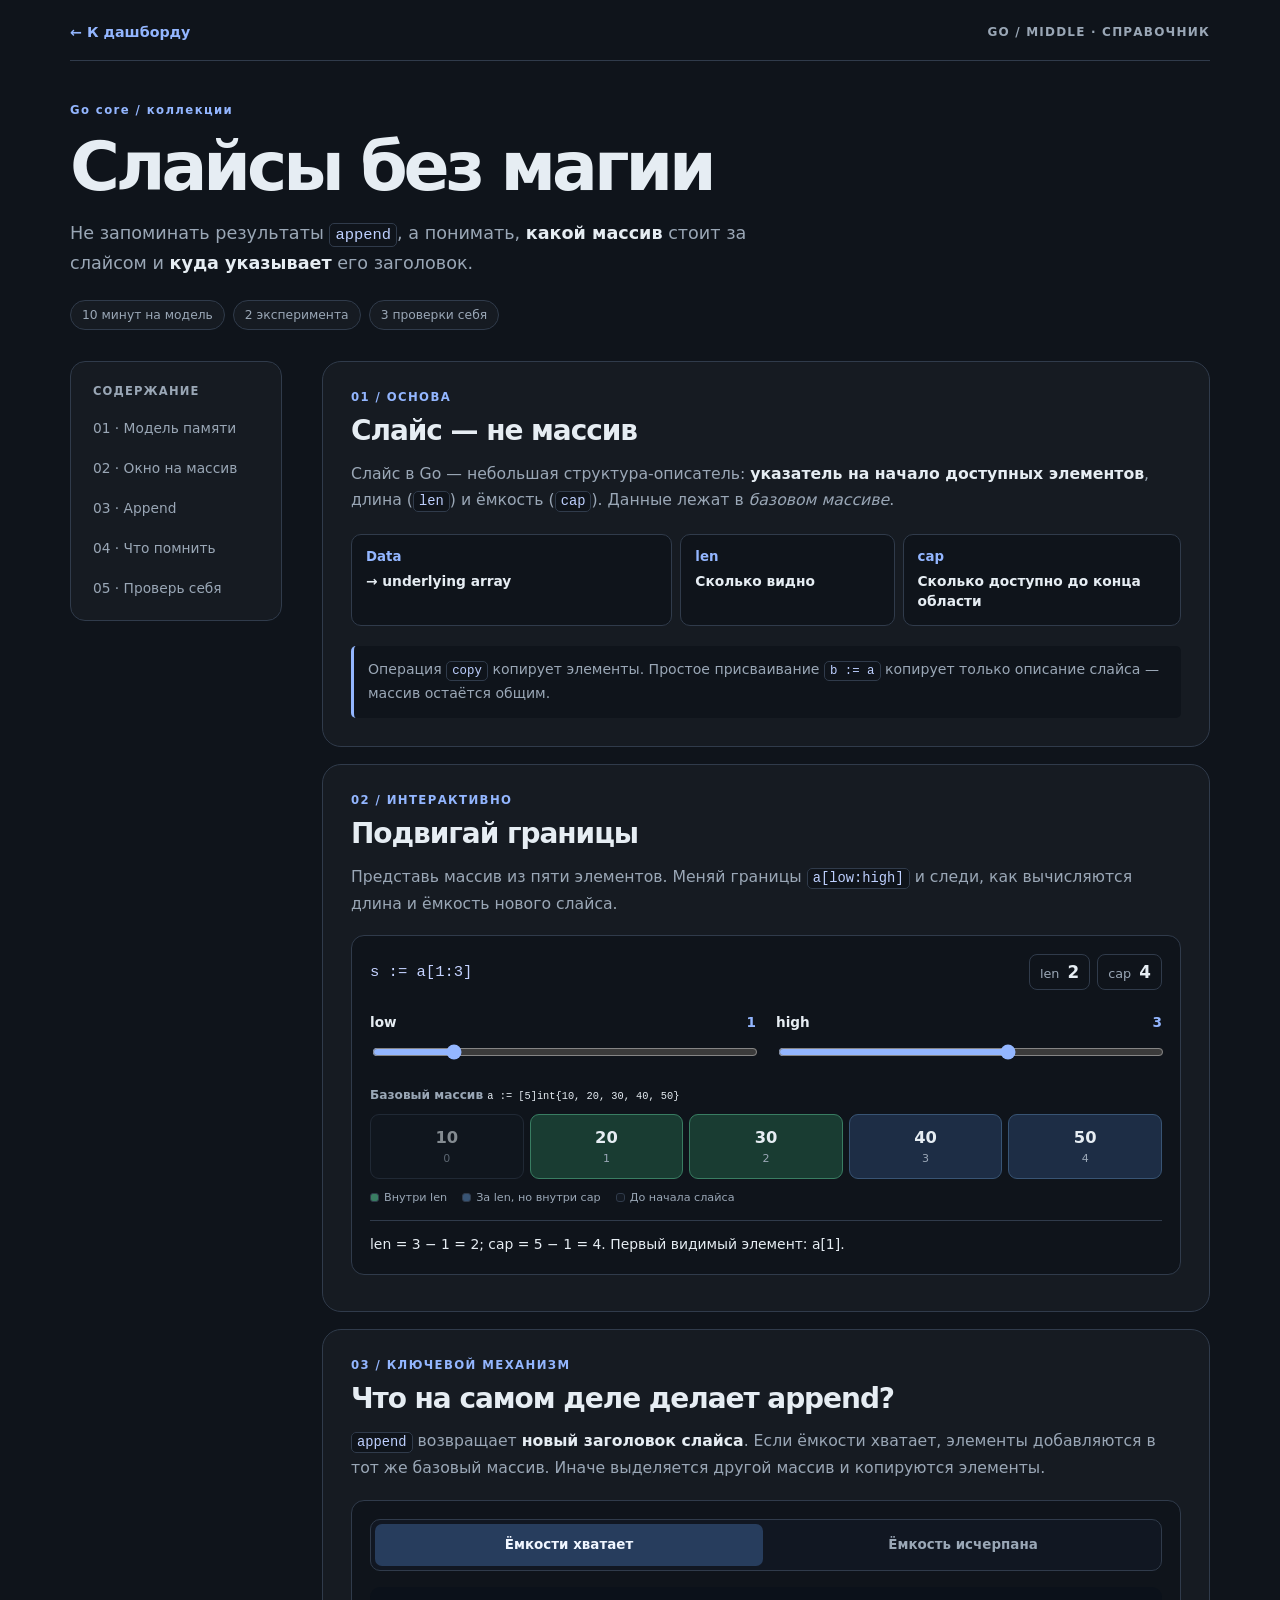
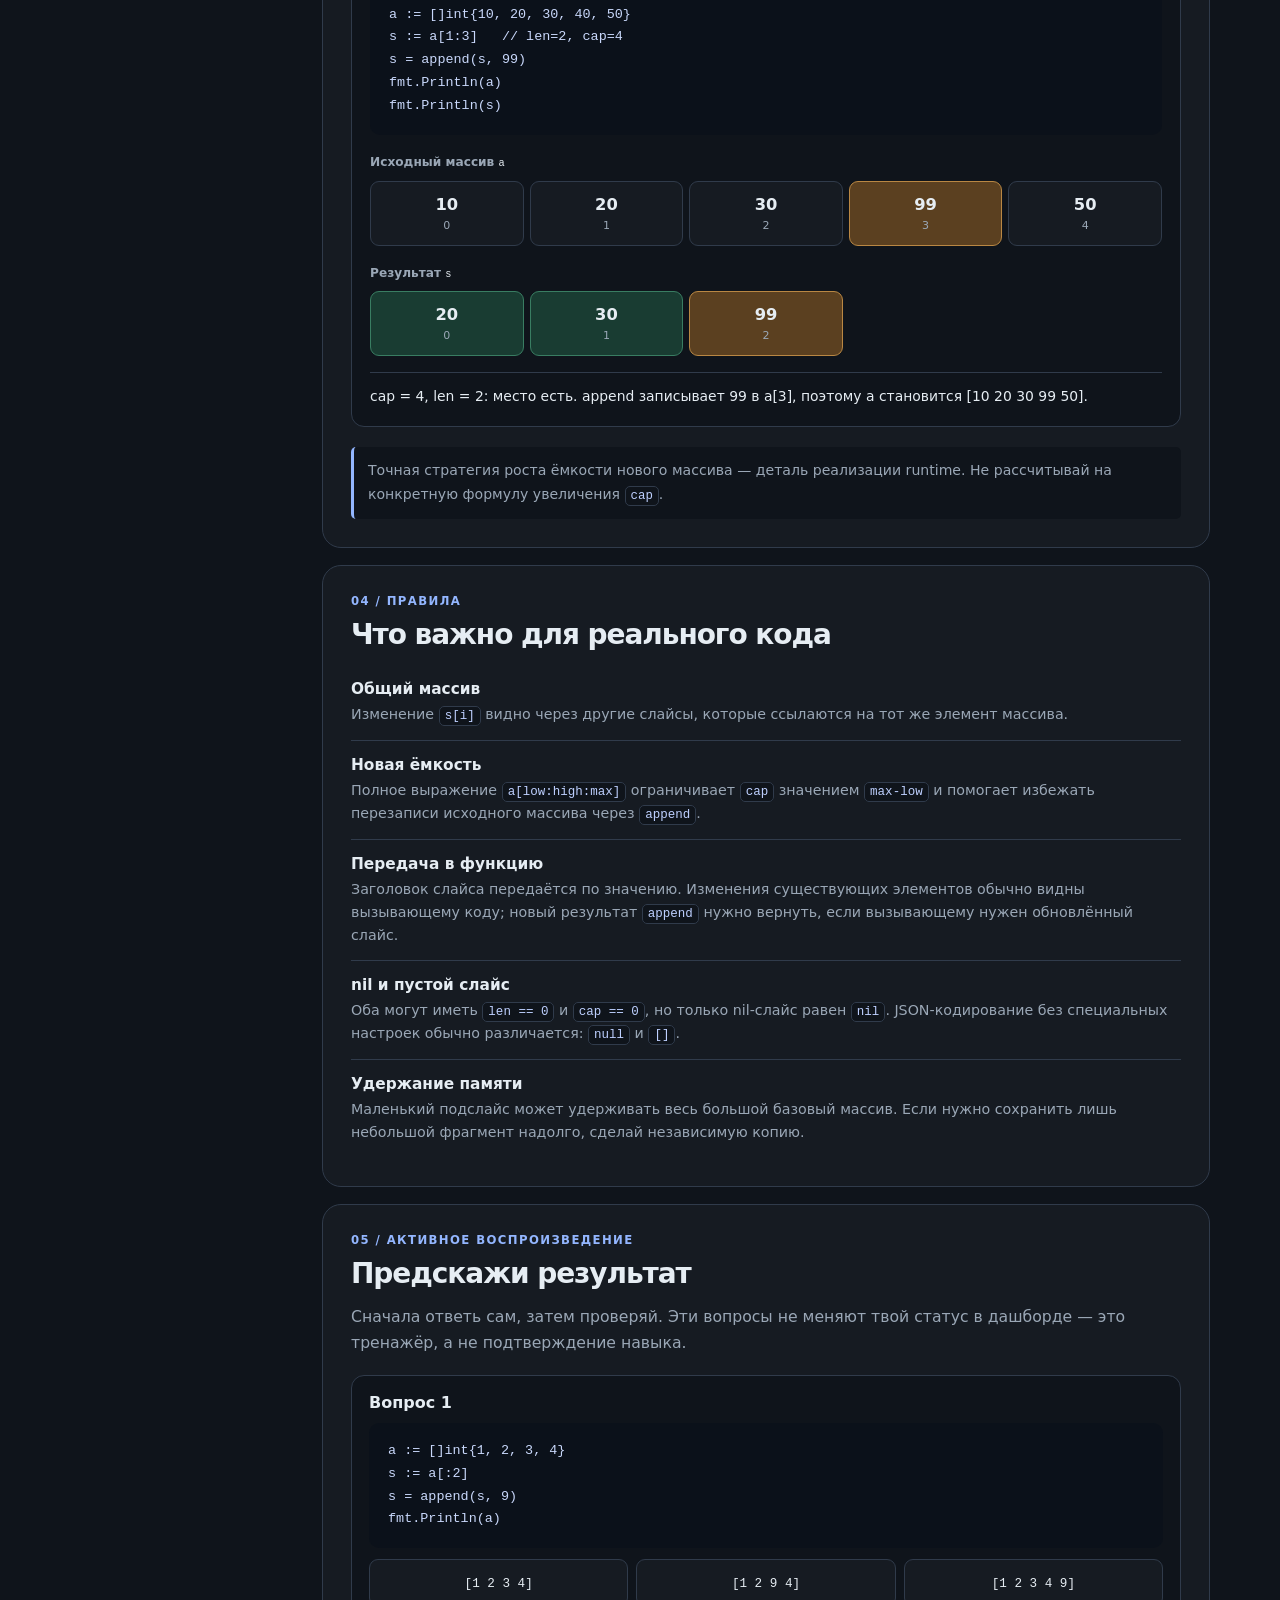
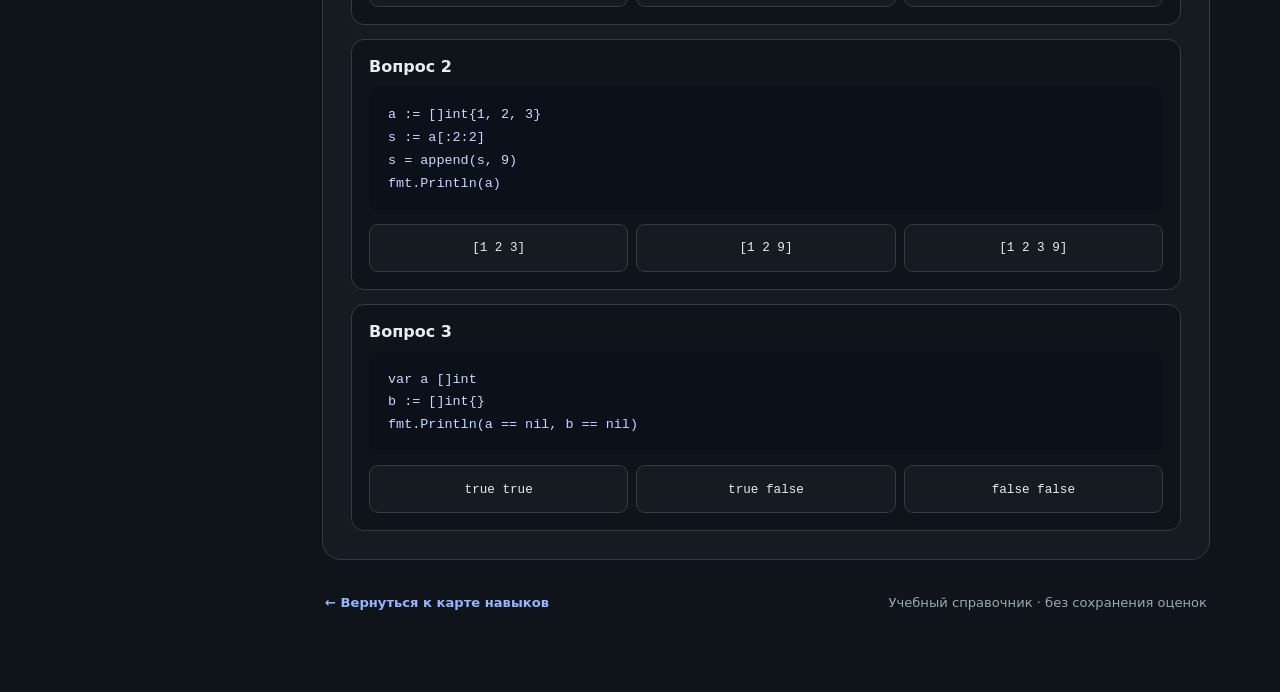
==== slices.html @ 6bdf55cb "Publish dashboard from 6d2625b6ed78903a60c509a9ef7e3f4814e2d6f1" ====
<!doctype html>
<html lang="ru">
<head>
  <meta charset="UTF-8" />
  <meta name="viewport" content="width=device-width, initial-scale=1, viewport-fit=cover" />
  <meta name="theme-color" content="#0d1117" />
  <meta name="description" content="Интерактивная статья о слайсах Go: len, cap, общий массив, append и практические задания." />
  <link rel="manifest" href="./manifest.webmanifest" />
  <link rel="icon" type="image/png" href="./icon-192.png" />
  <link rel="apple-touch-icon" href="./apple-touch-icon.png" />
  <title>Слайсы Go — интерактивный справочник</title>
  <script type="module" crossorigin src="./assets/slices-QUg6qU-V.js"></script>
  <link rel="modulepreload" crossorigin href="./assets/pwa-register-ByC4ydEP.js">
  <link rel="stylesheet" crossorigin href="./assets/pwa-register-DoYOE3Kg.css">
  <link rel="stylesheet" crossorigin href="./assets/slices-De9Nz90N.css">
</head>
<body class="slices-page">
  <div class="slice-shell">
    <header class="slice-top">
      <a class="slice-back" href="./index.html" aria-label="Вернуться к карте навыков">← К дашборду</a>
      <span class="slice-brand">GO / MIDDLE <span>· СПРАВОЧНИК</span></span>
    </header>
    <div class="slice-heading">
      <div class="slice-kicker">Go core / коллекции</div>
      <h1>Слайсы без магии</h1>
      <p>Не запоминать результаты <code>append</code>, а понимать, <strong>какой массив</strong> стоит за слайсом и <strong>куда указывает</strong> его заголовок.</p>
      <div class="slice-tags"><span>10 минут на модель</span><span>2 эксперимента</span><span>3 проверки себя</span></div>
    </div>

    <div class="slice-layout">
      <nav class="slice-toc" aria-label="Разделы статьи">
        <span>Содержание</span>
        <a href="#model">01 · Модель памяти</a>
        <a href="#window">02 · Окно на массив</a>
        <a href="#append">03 · Append</a>
        <a href="#rules">04 · Что помнить</a>
        <a href="#quiz">05 · Проверь себя</a>
      </nav>
      <main class="slice-article">
        <section id="model" class="slice-section">
          <div class="slice-section-index">01 / ОСНОВА</div>
          <h2>Слайс — не массив</h2>
          <p>Слайс в Go — небольшая структура-описатель: <b>указатель на начало доступных элементов</b>, длина (<code>len</code>) и ёмкость (<code>cap</code>). Данные лежат в <em>базовом массиве</em>.</p>
          <div class="slice-descriptor">
            <div><small>Data</small><strong>→ underlying array</strong></div>
            <div><small>len</small><strong>Сколько видно</strong></div>
            <div><small>cap</small><strong>Сколько доступно до конца области</strong></div>
          </div>
          <p class="slice-note">Операция <code>copy</code> копирует элементы. Простое присваивание <code>b := a</code> копирует только описание слайса — массив остаётся общим.</p>
        </section>

        <section id="window" class="slice-section">
          <div class="slice-section-index">02 / ИНТЕРАКТИВНО</div>
          <h2>Подвигай границы</h2>
          <p>Представь массив из пяти элементов. Меняй границы <code>a[low:high]</code> и следи, как вычисляются длина и ёмкость нового слайса.</p>
          <div class="slice-lab">
            <div class="slice-lab-top">
              <code id="window-code">s := a[1:3]</code>
              <div class="slice-metrics"><span>len <b id="window-len">2</b></span><span>cap <b id="window-cap">4</b></span></div>
            </div>
            <div class="slice-controls">
              <label>low <output id="low-value" for="low">1</output><input id="low" type="range" min="0" max="5" value="1" /></label>
              <label>high <output id="high-value" for="high">3</output><input id="high" type="range" min="0" max="5" value="3" /></label>
            </div>
            <div class="slice-array-label">Базовый массив <code>a := [5]int{10, 20, 30, 40, 50}</code></div>
            <div class="slice-cells" id="window-cells" aria-live="polite"></div>
            <div class="slice-legend"><span><i class="legend-visible"></i> Внутри len</span><span><i class="legend-spare"></i> За len, но внутри cap</span><span><i class="legend-before"></i> До начала слайса</span></div>
            <p id="window-explain" class="slice-lab-explain" aria-live="polite"></p>
          </div>
        </section>

        <section id="append" class="slice-section">
          <div class="slice-section-index">03 / КЛЮЧЕВОЙ МЕХАНИЗМ</div>
          <h2>Что на самом деле делает append?</h2>
          <p><code>append</code> возвращает <strong>новый заголовок слайса</strong>. Если ёмкости хватает, элементы добавляются в тот же базовый массив. Иначе выделяется другой массив и копируются элементы.</p>
          <div class="slice-lab">
            <div class="slice-switch" role="group" aria-label="Выбрать сценарий append">
              <button type="button" data-mode="shared" aria-pressed="true">Ёмкости хватает</button>
              <button type="button" data-mode="detached" aria-pressed="false">Ёмкость исчерпана</button>
            </div>
            <pre class="slice-code"><code id="append-code"></code></pre>
            <div class="slice-array-label">Исходный массив <code>a</code></div>
            <div id="append-base" class="slice-cells"></div>
            <div class="slice-array-label">Результат <code>s</code></div>
            <div id="append-result" class="slice-cells"></div>
            <div id="append-explain" class="slice-lab-explain" role="status"></div>
          </div>
          <p class="slice-note">Точная стратегия роста ёмкости нового массива — деталь реализации runtime. Не рассчитывай на конкретную формулу увеличения <code>cap</code>.</p>
        </section>

        <section id="rules" class="slice-section">
          <div class="slice-section-index">04 / ПРАВИЛА</div>
          <h2>Что важно для реального кода</h2>
          <div class="slice-rule"><b>Общий массив</b><p>Изменение <code>s[i]</code> видно через другие слайсы, которые ссылаются на тот же элемент массива.</p></div>
          <div class="slice-rule"><b>Новая ёмкость</b><p>Полное выражение <code>a[low:high:max]</code> ограничивает <code>cap</code> значением <code>max-low</code> и помогает избежать перезаписи исходного массива через <code>append</code>.</p></div>
          <div class="slice-rule"><b>Передача в функцию</b><p>Заголовок слайса передаётся по значению. Изменения существующих элементов обычно видны вызывающему коду; новый результат <code>append</code> нужно вернуть, если вызывающему нужен обновлённый слайс.</p></div>
          <div class="slice-rule"><b>nil и пустой слайс</b><p>Оба могут иметь <code>len == 0</code> и <code>cap == 0</code>, но только nil-слайс равен <code>nil</code>. JSON-кодирование без специальных настроек обычно различается: <code>null</code> и <code>[]</code>.</p></div>
          <div class="slice-rule"><b>Удержание памяти</b><p>Маленький подслайс может удерживать весь большой базовый массив. Если нужно сохранить лишь небольшой фрагмент надолго, сделай независимую копию.</p></div>
        </section>

        <section id="quiz" class="slice-section">
          <div class="slice-section-index">05 / АКТИВНОЕ ВОСПРОИЗВЕДЕНИЕ</div>
          <h2>Предскажи результат</h2>
          <p>Сначала ответь сам, затем проверяй. Эти вопросы не меняют твой статус в дашборде — это тренажёр, а не подтверждение навыка.</p>
          <div id="slice-quiz"></div>
        </section>
        <footer class="slice-footer"><a href="./index.html">← Вернуться к карте навыков</a><span>Учебный справочник · без сохранения оценок</span></footer>
      </main>
    </div>
  </div>
</body>
</html>
---- assets/pwa-register-DoYOE3Kg.css ----
.pwa-update-banner{top:calc(12px + env(safe-area-inset-top,0px));z-index:200;border:1px solid var(--accent);background:var(--surface);width:min(410px,100% - 24px);color:var(--text);border-radius:13px;justify-content:space-between;align-items:center;gap:12px;padding:12px 13px;font-size:14px;display:flex;position:fixed;left:auto;right:12px;box-shadow:0 8px 25px #0000003b}.pwa-update-banner button{border:1px solid var(--accent);background:var(--accent-soft);min-height:44px;color:var(--text);cursor:pointer;border-radius:9px;padding:8px 11px;font-size:13px;font-weight:750}@media (max-width:720px){.pwa-update-banner{width:auto;left:12px;right:12px}}
---- assets/slices-De9Nz90N.css ----
:root{color:#e6edf3;--surface:#161b22;--soft:#0f141b;--border:#303b4b;--text:#e6edf3;--muted:#9aa7b6;--accent:#93b6ff;--accent-soft:#1e3049;--good:#86d6ab;--warn:#f6c779;background:#0d1117;font-family:Inter,ui-sans-serif,system-ui,-apple-system,BlinkMacSystemFont,Segoe UI,sans-serif}*{box-sizing:border-box}html{scroll-behavior:smooth;scroll-padding-top:28px}body{min-width:320px;color:var(--text);background:var(--soft);margin:0}a{color:inherit}button,input{font:inherit}button{cursor:pointer}button:focus-visible,a:focus-visible,input:focus-visible{outline:3px solid var(--accent);outline-offset:3px}.slice-shell{width:min(1140px,100% - 40px);margin:0 auto;padding:24px 0 64px}.slice-top{border-bottom:1px solid var(--border);justify-content:space-between;align-items:center;gap:16px;padding-bottom:20px;display:flex}.slice-back{color:var(--accent);font-size:.89rem;font-weight:750;text-decoration:none}.slice-back:hover,.slice-footer a:hover{text-decoration:underline}.slice-brand{letter-spacing:.1em;color:var(--muted);font-size:.75rem;font-weight:850}.slice-brand span{font-weight:600}.slice-heading{max-width:810px;padding:42px 0 31px}.slice-kicker,.slice-section-index{letter-spacing:.12em;color:var(--accent);font-size:.73rem;font-weight:800}.slice-heading h1{letter-spacing:-.06em;margin:14px 0 17px;font-size:clamp(2.4rem,6vw,4.25rem);line-height:1.05}.slice-heading p{color:var(--muted);max-width:720px;margin:0;font-size:1.1rem;line-height:1.65}.slice-heading p strong{color:var(--text)}.slice-tags{flex-wrap:wrap;gap:8px;margin-top:22px;display:flex}.slice-tags span{background:var(--surface);border:1px solid var(--border);color:var(--muted);border-radius:999px;padding:7px 11px;font-size:.77rem}.slice-layout{grid-template-columns:212px minmax(0,1fr);align-items:start;gap:40px;display:grid}.slice-toc{border:1px solid var(--border);background:var(--surface);border-radius:15px;gap:4px;padding:14px;display:grid;position:sticky;top:22px}.slice-toc>span{color:var(--muted);text-transform:uppercase;letter-spacing:.1em;padding:8px;font-size:.72rem;font-weight:800}.slice-toc a{color:var(--muted);border-radius:8px;padding:10px 8px;font-size:.86rem;text-decoration:none}.slice-toc a:hover,.slice-toc a:focus-visible{background:var(--accent-soft);color:var(--text)}.slice-article{min-width:0}.slice-section{background:var(--surface);border:1px solid var(--border);border-radius:19px;margin-bottom:17px;padding:28px}.slice-section h2{letter-spacing:-.038em;margin:10px 0 13px;font-size:clamp(1.4rem,3vw,1.75rem);line-height:1.2}.slice-section>p{color:var(--muted);margin:0 0 18px;font-size:.98rem;line-height:1.7}.slice-section>p b,.slice-section>p strong{color:var(--text)}code,pre{font-family:ui-monospace,SFMono-Regular,Menlo,Consolas,Liberation Mono,monospace}p code,.slice-descriptor code{background:var(--soft);border:1px solid var(--border);color:#bed0ff;border-radius:5px;padding:2px 5px;font-size:.88em}.slice-descriptor{grid-template-columns:1.5fr 1fr 1.3fr;gap:8px;margin:20px 0;display:grid}.slice-descriptor>div{background:var(--soft);border:1px solid var(--border);border-radius:10px;min-width:0;padding:14px}.slice-descriptor small{color:var(--accent);margin-bottom:7px;font-weight:800;display:block}.slice-descriptor strong{font-size:.86rem;line-height:1.4}.slice-section .slice-note{background:var(--soft);border-left:3px solid var(--accent);border-radius:5px;margin:20px 0 0;padding:12px 14px;font-size:.88rem}.slice-lab{border:1px solid var(--border);background:var(--soft);border-radius:13px;margin:17px 0 8px;padding:18px}.slice-lab-top{flex-wrap:wrap;justify-content:space-between;align-items:center;gap:12px;display:flex}.slice-lab-top>code{color:#c4d2ff;font-size:.97rem}.slice-metrics{gap:7px;display:flex}.slice-metrics span{color:var(--muted);border:1px solid var(--border);border-radius:8px;padding:7px 10px;font-size:.8rem}.slice-metrics b{color:var(--text);margin-left:4px;font-size:1.05rem}.slice-controls{grid-template-columns:1fr 1fr;gap:20px;margin:24px 0 19px;display:grid}.slice-controls label{grid-template-columns:1fr auto;gap:7px;font-size:.85rem;font-weight:700;display:grid}.slice-controls input{width:100%;accent-color:var(--accent);cursor:pointer;grid-column:1/-1;min-height:26px}.slice-controls output{color:var(--accent)}.slice-array-label{color:var(--muted);margin:18px 0 9px;font-size:.76rem;font-weight:800;line-height:1.55}.slice-array-label code{color:var(--text);font-size:.85em;font-weight:500}.slice-cells{grid-template-columns:repeat(5,minmax(0,1fr));gap:6px;display:grid}.slice-cell{border:1px solid var(--border);border-radius:9px;flex-direction:column;justify-content:center;align-items:center;gap:5px;min-width:0;min-height:65px;display:flex}.slice-cell strong{font-variant-numeric:tabular-nums;font-size:1.02rem;font-weight:850}.slice-cell small{color:var(--muted);font-size:.69rem}.slice-cell.cell-visible{background:#193c32;border-color:#397d62}.slice-cell.cell-spare{background:#1d2d45;border-color:#385474}.slice-cell.cell-before{opacity:.55;background:#131922}.slice-cell.cell-changed{background:#5b4020;border-color:#b98743}.slice-cell.cell-neutral{background:#161b22}.slice-legend{color:var(--muted);flex-wrap:wrap;gap:7px 15px;margin-top:12px;font-size:.7rem;display:flex}.slice-legend span{align-items:center;gap:5px;display:inline-flex}.slice-legend i{border:1px solid var(--border);border-radius:3px;width:9px;height:9px;display:block}.slice-legend .legend-visible{background:#397d62}.slice-legend .legend-spare{background:#385474}.slice-legend .legend-before{background:#131922}.slice-lab-explain{color:var(--text);border-top:1px solid var(--border);margin:16px 0 0;padding-top:13px;font-size:.87rem;line-height:1.55}.slice-switch{border:1px solid var(--border);background:#111722;border-radius:10px;grid-template-columns:1fr 1fr;gap:6px;padding:4px;display:grid}.slice-switch button{min-height:42px;color:var(--muted);background:0 0;border:0;border-radius:7px;padding:9px;font-size:.84rem;font-weight:750}.slice-switch button[aria-pressed=true]{color:#f0f6ff;background:#273d5d}.slice-code{color:#c9d8fb;tab-size:2;white-space:pre;background:#0b111a;border-radius:10px;margin:16px 0;padding:17px 19px;font-size:.84rem;line-height:1.7;overflow-x:auto}.slice-rule{border-bottom:1px solid var(--border);padding:14px 0}.slice-rule:last-child{border-bottom:0}.slice-rule b{color:var(--text);font-size:.96rem}.slice-rule p{color:var(--muted);margin:5px 0 0;font-size:.89rem;line-height:1.6}.slice-question{border:1px solid var(--border);background:var(--soft);border-radius:13px;margin-top:14px;padding:17px}.slice-question h3{margin:0;font-size:1rem}.slice-question .slice-code{margin:11px 0}.slice-choices{grid-template-columns:repeat(3,minmax(0,1fr));gap:8px;display:grid}.slice-choices button{border:1px solid var(--border);background:var(--surface);min-height:48px;color:var(--text);overflow-wrap:anywhere;border-radius:9px;padding:9px;font-family:ui-monospace,SFMono-Regular,Menlo,Consolas,monospace;font-size:.79rem}.slice-choices button:hover{border-color:var(--accent)}.slice-choices button.chosen{outline:2px solid var(--accent)}.slice-choices button.answer-correct{border-color:var(--good)}.slice-feedback{border-radius:9px;margin:11px 0 0;padding:10px 12px;font-size:.85rem;line-height:1.55}.slice-feedback.correct{color:#c1efda;background:#173126;border:1px solid #377b61}.slice-feedback.incorrect{color:#ffe1aa;background:#322817;border:1px solid #8b6a37}.slice-footer{color:var(--muted);justify-content:space-between;align-items:center;gap:12px;padding:18px 3px;font-size:.82rem;display:flex}.slice-footer a{color:var(--accent);font-weight:750;text-decoration:none}@media (max-width:860px){.slice-layout{grid-template-columns:1fr;gap:15px}.slice-toc{white-space:nowrap;scrollbar-width:thin;padding:7px;display:flex;position:static;overflow-x:auto}.slice-toc>span{display:none}.slice-toc a{flex:none}.slice-heading{padding-top:30px}}@media (max-width:520px){.slice-shell{width:calc(100% - 24px);padding-top:14px}.slice-brand span{display:none}.slice-heading{padding:30px 1px 22px}.slice-heading p{font-size:.98rem}.slice-section{border-radius:14px;padding:18px 14px}.slice-descriptor{grid-template-columns:1fr;gap:6px}.slice-descriptor>div{align-items:center;gap:14px;padding:10px 13px;display:flex}.slice-descriptor small{min-width:40px;margin:0}.slice-lab{padding:12px}.slice-controls{gap:14px}.slice-cell{min-height:58px}.slice-cell strong{font-size:.88rem}.slice-switch button{font-size:.76rem}.slice-choices{grid-template-columns:1fr}.slice-footer{flex-direction:column;align-items:flex-start}.slice-brand{font-size:.65rem}}@media (prefers-reduced-motion:reduce){html{scroll-behavior:auto}}
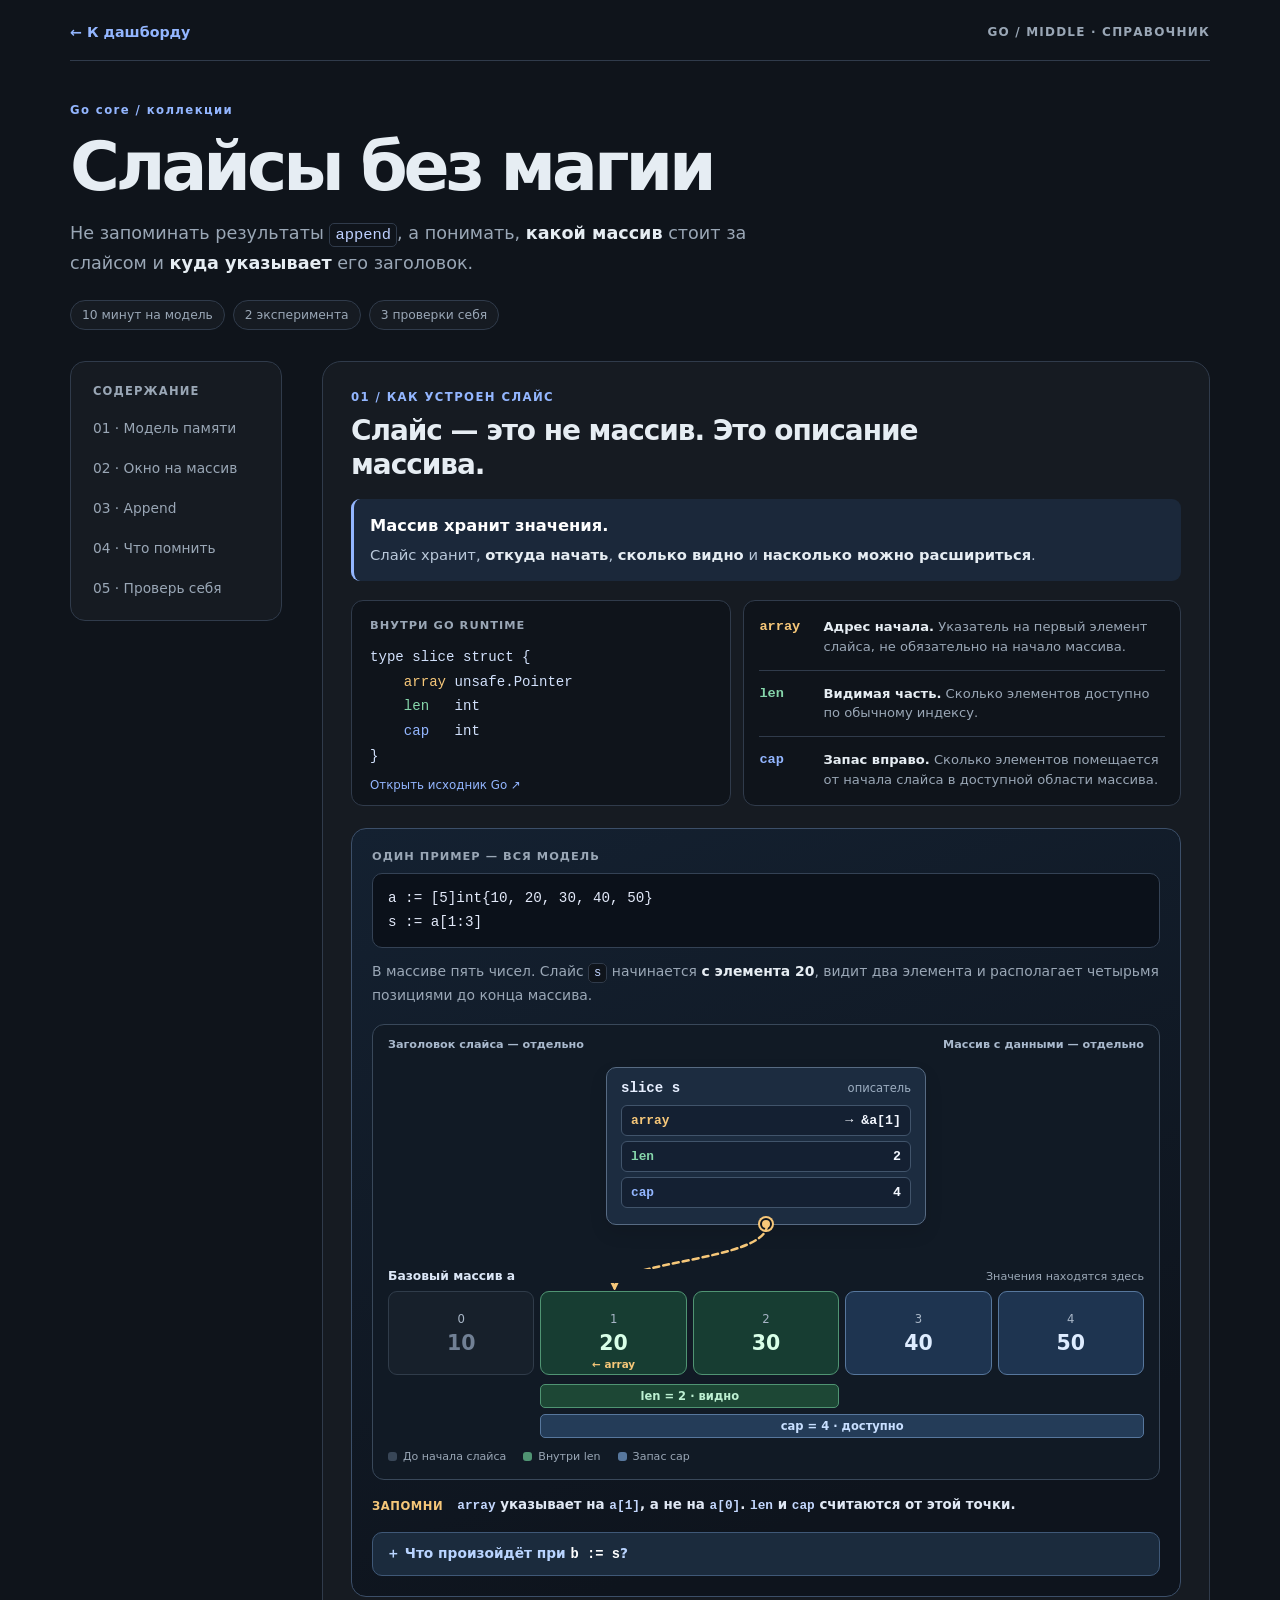
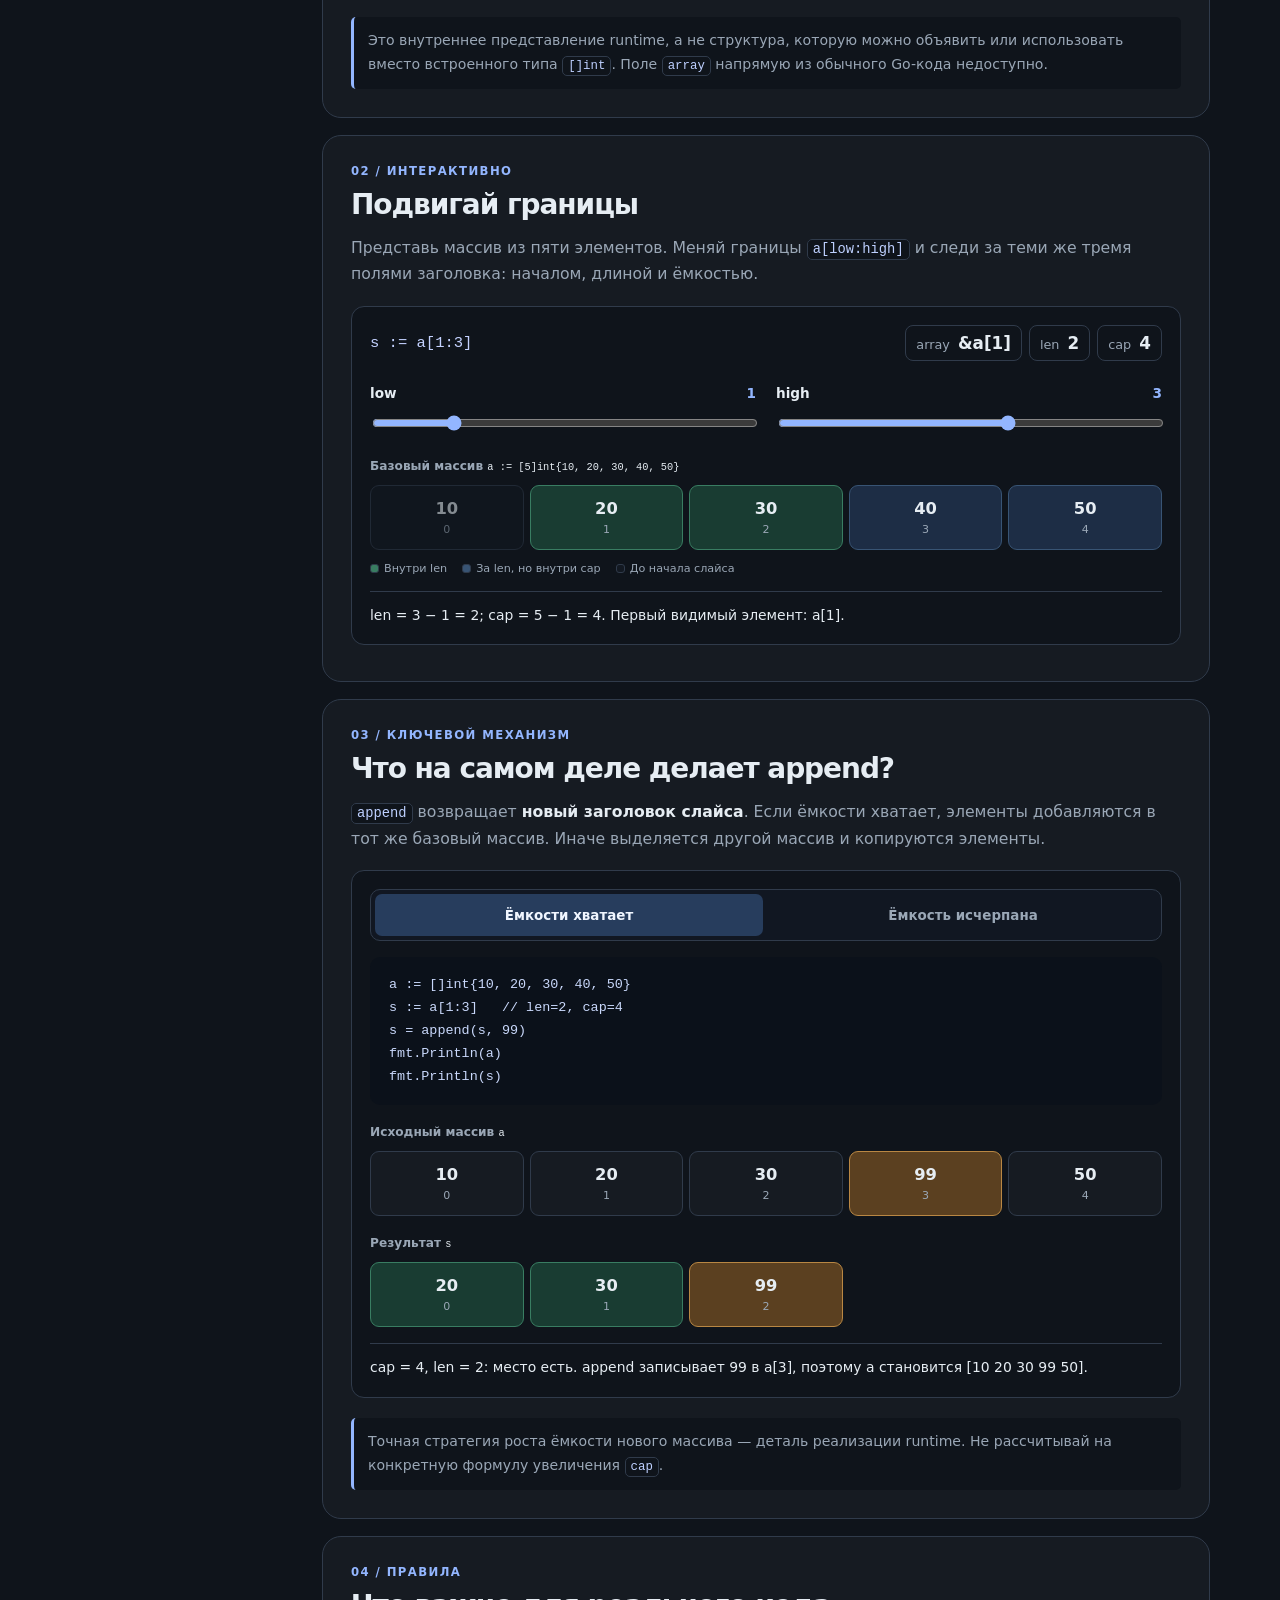
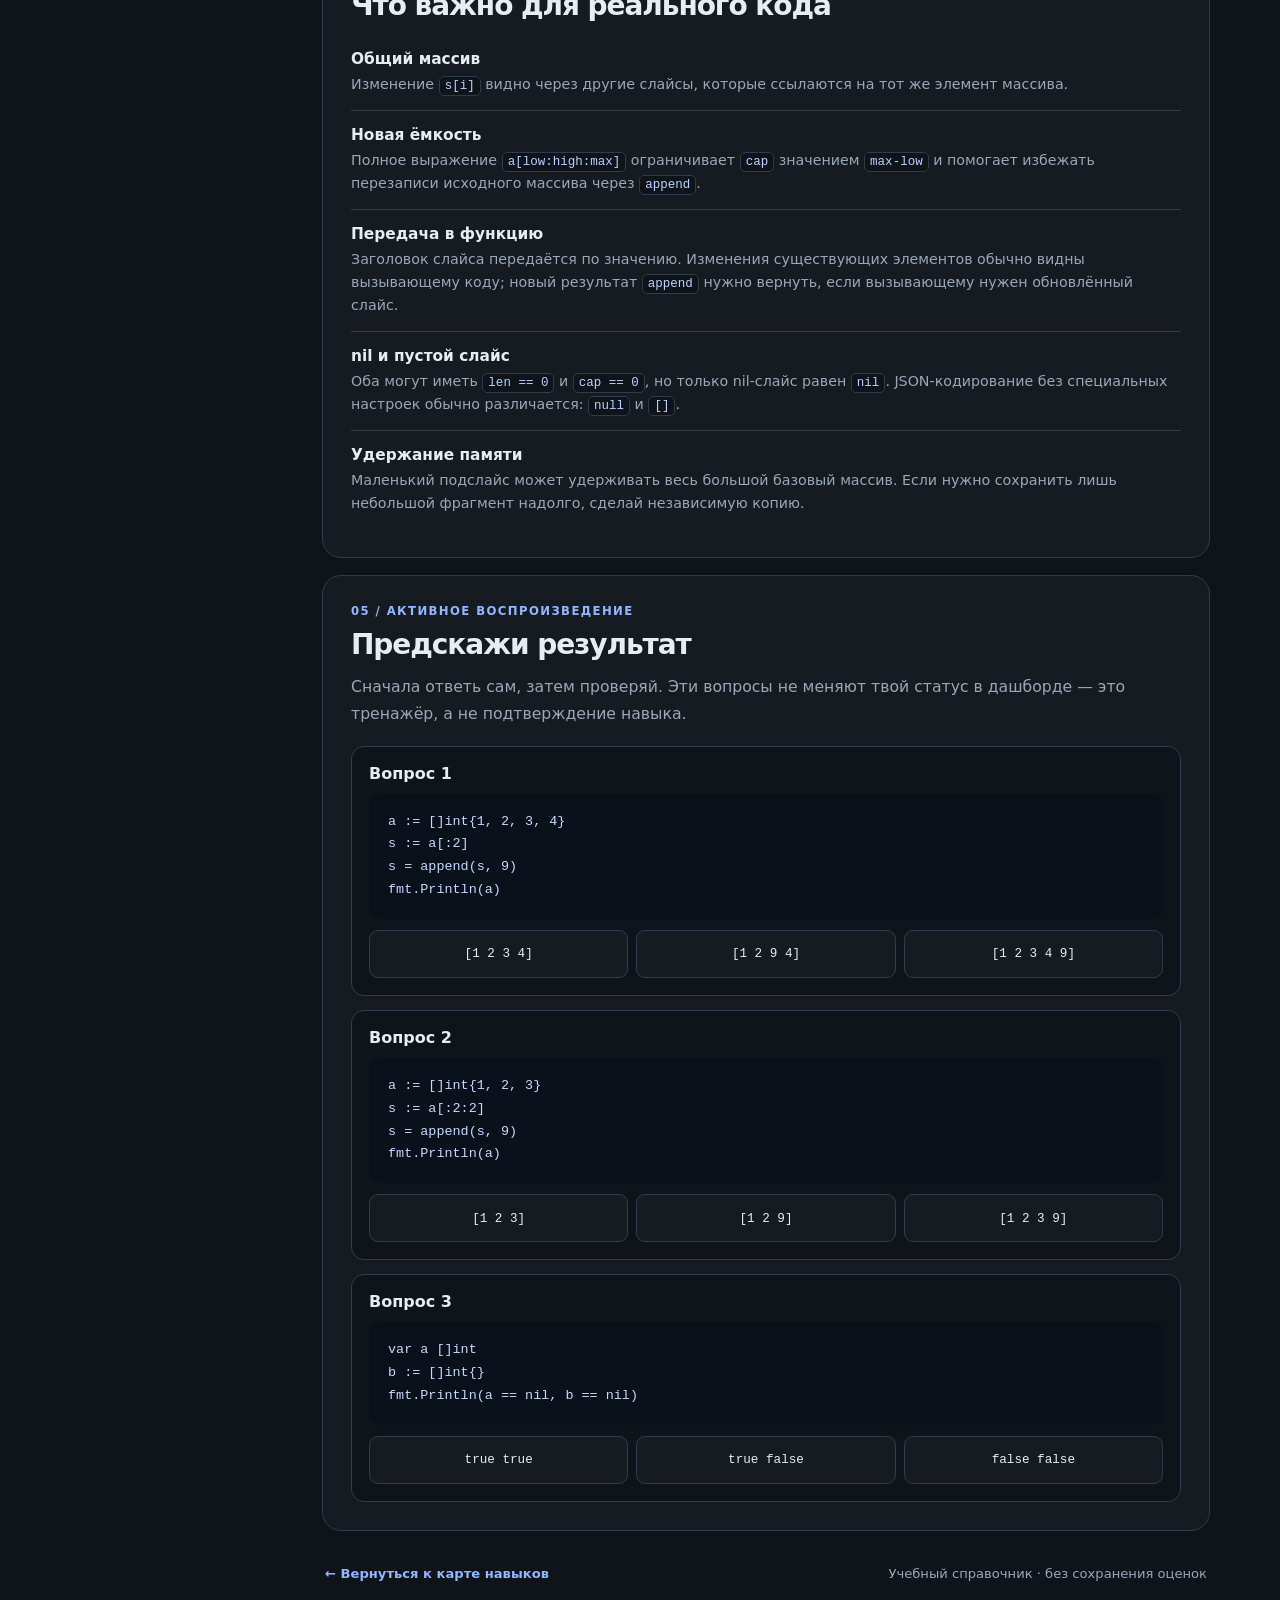
==== commit 5d4e7d7e: "Publish dashboard from d024abe565451bf37d946cc13f33aa87d4f20575" ====
--- a/slices.html
+++ b/slices.html
@@ -9,10 +9,10 @@
   <link rel="icon" type="image/png" href="./icon-192.png" />
   <link rel="apple-touch-icon" href="./apple-touch-icon.png" />
   <title>Слайсы Go — интерактивный справочник</title>
-  <script type="module" crossorigin src="./assets/slices-QUg6qU-V.js"></script>
+  <script type="module" crossorigin src="./assets/slices-CpIVg7C7.js"></script>
   <link rel="modulepreload" crossorigin href="./assets/pwa-register-ByC4ydEP.js">
   <link rel="stylesheet" crossorigin href="./assets/pwa-register-DoYOE3Kg.css">
-  <link rel="stylesheet" crossorigin href="./assets/slices-De9Nz90N.css">
+  <link rel="stylesheet" crossorigin href="./assets/slices-2ZGmvIEl.css">
 </head>
 <body class="slices-page">
   <div class="slice-shell">
@@ -37,26 +37,92 @@
         <a href="#quiz">05 · Проверь себя</a>
       </nav>
       <main class="slice-article">
-        <section id="model" class="slice-section">
-          <div class="slice-section-index">01 / ОСНОВА</div>
-          <h2>Слайс — не массив</h2>
-          <p>Слайс в Go — небольшая структура-описатель: <b>указатель на начало доступных элементов</b>, длина (<code>len</code>) и ёмкость (<code>cap</code>). Данные лежат в <em>базовом массиве</em>.</p>
-          <div class="slice-descriptor">
-            <div><small>Data</small><strong>→ underlying array</strong></div>
-            <div><small>len</small><strong>Сколько видно</strong></div>
-            <div><small>cap</small><strong>Сколько доступно до конца области</strong></div>
+                <section id="model" class="slice-section slice-model">
+          <div class="slice-section-index">01 / КАК УСТРОЕН СЛАЙС</div>
+          <h2>Слайс — это не массив. Это описание массива.</h2>
+          <div class="memory-thesis">
+            <strong>Массив хранит значения.</strong>
+            <span>Слайс хранит, <b>откуда начать</b>, <b>сколько видно</b> и <b>насколько можно расшириться</b>.</span>
           </div>
-          <p class="slice-note">Операция <code>copy</code> копирует элементы. Простое присваивание <code>b := a</code> копирует только описание слайса — массив остаётся общим.</p>
+
+          <div class="memory-definition">
+            <div class="memory-code-panel">
+              <div class="memory-overline">Внутри Go runtime</div>
+              <pre class="memory-code"><code>type slice struct {
+    <span class="memory-ink-pointer">array</span> unsafe.Pointer
+    <span class="memory-ink-len">len</span>   int
+    <span class="memory-ink-cap">cap</span>   int
+}</code></pre>
+              <a href="https://go.dev/src/runtime/slice.go" target="_blank" rel="noreferrer">Открыть исходник Go ↗</a>
+            </div>
+            <div class="memory-definitions" aria-label="Поля заголовка слайса">
+              <div class="memory-definition-row"><code class="memory-ink-pointer">array</code><span><b>Адрес начала.</b> Указатель на первый элемент слайса, не обязательно на начало массива.</span></div>
+              <div class="memory-definition-row"><code class="memory-ink-len">len</code><span><b>Видимая часть.</b> Сколько элементов доступно по обычному индексу.</span></div>
+              <div class="memory-definition-row"><code class="memory-ink-cap">cap</code><span><b>Запас вправо.</b> Сколько элементов помещается от начала слайса в доступной области массива.</span></div>
+            </div>
+          </div>
+
+          <div class="memory-example">
+            <div class="memory-example-intro">
+              <div class="memory-overline">Один пример — вся модель</div>
+              <pre class="memory-example-code"><code>a := [5]int{10, 20, 30, 40, 50}
+s := a[1:3]</code></pre>
+              <p>В массиве пять чисел. Слайс <code>s</code> начинается <b>с элемента 20</b>, видит два элемента и располагает четырьмя позициями до конца массива.</p>
+            </div>
+
+            <div class="memory-visual" id="memory-visual">
+              <div class="memory-visual-heading"><span>Заголовок слайса — отдельно</span><span>Массив с данными — отдельно</span></div>
+              <div class="memory-headers" id="memory-headers">
+                <div class="memory-header" id="memory-header-s">
+                  <div class="memory-header-title"><span class="memory-object-name">slice s</span><span>описатель</span></div>
+                  <div class="memory-header-field"><code class="memory-ink-pointer">array</code><strong>→ &amp;a[1]</strong></div>
+                  <div class="memory-header-field"><code class="memory-ink-len">len</code><strong>2</strong></div>
+                  <div class="memory-header-field"><code class="memory-ink-cap">cap</code><strong>4</strong></div>
+                  <span class="memory-pin" id="memory-pin-s" aria-hidden="true"></span>
+                </div>
+                <div class="memory-header memory-header-copy" id="memory-header-b" hidden>
+                  <div class="memory-header-title"><span class="memory-object-name">slice b</span><span>копия описателя</span></div>
+                  <div class="memory-header-field"><code class="memory-ink-pointer">array</code><strong>→ &amp;a[1]</strong></div>
+                  <div class="memory-header-field"><code class="memory-ink-len">len</code><strong>2</strong></div>
+                  <div class="memory-header-field"><code class="memory-ink-cap">cap</code><strong>4</strong></div>
+                  <span class="memory-pin" id="memory-pin-b" aria-hidden="true"></span>
+                </div>
+              </div>
+              <div class="memory-wire-space" aria-hidden="true"></div>
+              <div class="memory-array-heading"><strong>Базовый массив a</strong><span>Значения находятся здесь</span></div>
+              <div class="memory-array" aria-label="Массив a: индекс 0 значение 10, индекс 1 значение 20, индекс 2 значение 30, индекс 3 значение 40, индекс 4 значение 50">
+                <div class="memory-cell memory-cell-before" id="memory-cell-0"><small>0</small><strong>10</strong></div>
+                <div class="memory-cell memory-cell-visible" id="memory-cell-1"><small>1</small><strong>20</strong><span class="memory-start-tag">← array</span></div>
+                <div class="memory-cell memory-cell-visible" id="memory-cell-2"><small>2</small><strong>30</strong></div>
+                <div class="memory-cell memory-cell-spare" id="memory-cell-3"><small>3</small><strong>40</strong></div>
+                <div class="memory-cell memory-cell-spare" id="memory-cell-4"><small>4</small><strong>50</strong></div>
+              </div>
+              <div class="memory-range-group" aria-label="Границы len и cap">
+                <div class="memory-track memory-track-len"><span>len = 2 · видно</span></div>
+                <div class="memory-track memory-track-cap"><span>cap = 4 · доступно</span></div>
+              </div>
+              <svg class="memory-connections" id="memory-connections" xmlns="http://www.w3.org/2000/svg" aria-hidden="true" focusable="false"><defs><marker id="memory-arrow-tip" markerWidth="7" markerHeight="7" refX="6.2" refY="3" orient="auto"><path d="M0 0 L6 3 L0 6" fill="none" stroke="#f6c779" stroke-width="1.25"/></marker></defs><g id="memory-arrow-lines"></g></svg>
+              <div class="memory-legend">
+                <span><i class="memory-dot-before"></i>До начала слайса</span>
+                <span><i class="memory-dot-visible"></i>Внутри len</span>
+                <span><i class="memory-dot-spare"></i>Запас cap</span>
+              </div>
+            </div>
+            <div class="memory-takeaway"><span>Запомни</span><strong><code>array</code> указывает на <code>a[1]</code>, а не на <code>a[0]</code>. <code>len</code> и <code>cap</code> считаются от этой точки.</strong></div>
+            <button class="memory-copy-toggle" type="button" id="memory-copy-toggle" aria-expanded="false" aria-controls="memory-header-b memory-copy-explain">＋ Что произойдёт при <code>b := s</code>?</button>
+            <p class="memory-copy-explain" id="memory-copy-explain" hidden>Теперь заголовков два — <code>s</code> и <code>b</code>, но обе стрелки ведут к <b>одному и тому же элементу массива</b>. Присваивание копирует три поля, а не пять чисел. Изменение <code>b[0]</code> затронет и <code>s[0]</code>.</p>
+          </div>
+          <p class="slice-note">Это внутреннее представление runtime, а не структура, которую можно объявить или использовать вместо встроенного типа <code>[]int</code>. Поле <code>array</code> напрямую из обычного Go-кода недоступно.</p>
         </section>
 
-        <section id="window" class="slice-section">
+<section id="window" class="slice-section">
           <div class="slice-section-index">02 / ИНТЕРАКТИВНО</div>
           <h2>Подвигай границы</h2>
-          <p>Представь массив из пяти элементов. Меняй границы <code>a[low:high]</code> и следи, как вычисляются длина и ёмкость нового слайса.</p>
+          <p>Представь массив из пяти элементов. Меняй границы <code>a[low:high]</code> и следи за теми же тремя полями заголовка: началом, длиной и ёмкостью.</p>
           <div class="slice-lab">
             <div class="slice-lab-top">
               <code id="window-code">s := a[1:3]</code>
-              <div class="slice-metrics"><span>len <b id="window-len">2</b></span><span>cap <b id="window-cap">4</b></span></div>
+              <div class="slice-metrics"><span>array <b id="window-pointer">&amp;a[1]</b></span><span>len <b id="window-len">2</b></span><span>cap <b id="window-cap">4</b></span></div>
             </div>
             <div class="slice-controls">
               <label>low <output id="low-value" for="low">1</output><input id="low" type="range" min="0" max="5" value="1" /></label>
--- a/assets/slices-2ZGmvIEl.css
+++ b/assets/slices-2ZGmvIEl.css
@@ -0,0 +1 @@
+:root{color:#e6edf3;--surface:#161b22;--soft:#0f141b;--border:#303b4b;--text:#e6edf3;--muted:#9aa7b6;--accent:#93b6ff;--accent-soft:#1e3049;--good:#86d6ab;--warn:#f6c779;background:#0d1117;font-family:Inter,ui-sans-serif,system-ui,-apple-system,BlinkMacSystemFont,Segoe UI,sans-serif}*{box-sizing:border-box}html{scroll-behavior:smooth;scroll-padding-top:28px}body{min-width:320px;color:var(--text);background:var(--soft);margin:0}a{color:inherit}button,input{font:inherit}button{cursor:pointer}button:focus-visible,a:focus-visible,input:focus-visible{outline:3px solid var(--accent);outline-offset:3px}.slice-shell{width:min(1140px,100% - 40px);margin:0 auto;padding:24px 0 64px}.slice-top{border-bottom:1px solid var(--border);justify-content:space-between;align-items:center;gap:16px;padding-bottom:20px;display:flex}.slice-back{color:var(--accent);font-size:.89rem;font-weight:750;text-decoration:none}.slice-back:hover,.slice-footer a:hover{text-decoration:underline}.slice-brand{letter-spacing:.1em;color:var(--muted);font-size:.75rem;font-weight:850}.slice-brand span{font-weight:600}.slice-heading{max-width:810px;padding:42px 0 31px}.slice-kicker,.slice-section-index{letter-spacing:.12em;color:var(--accent);font-size:.73rem;font-weight:800}.slice-heading h1{letter-spacing:-.06em;margin:14px 0 17px;font-size:clamp(2.4rem,6vw,4.25rem);line-height:1.05}.slice-heading p{color:var(--muted);max-width:720px;margin:0;font-size:1.1rem;line-height:1.65}.slice-heading p strong{color:var(--text)}.slice-tags{flex-wrap:wrap;gap:8px;margin-top:22px;display:flex}.slice-tags span{background:var(--surface);border:1px solid var(--border);color:var(--muted);border-radius:999px;padding:7px 11px;font-size:.77rem}.slice-layout{grid-template-columns:212px minmax(0,1fr);align-items:start;gap:40px;display:grid}.slice-toc{border:1px solid var(--border);background:var(--surface);border-radius:15px;gap:4px;padding:14px;display:grid;position:sticky;top:22px}.slice-toc>span{color:var(--muted);text-transform:uppercase;letter-spacing:.1em;padding:8px;font-size:.72rem;font-weight:800}.slice-toc a{color:var(--muted);border-radius:8px;padding:10px 8px;font-size:.86rem;text-decoration:none}.slice-toc a:hover,.slice-toc a:focus-visible{background:var(--accent-soft);color:var(--text)}.slice-article{min-width:0}.slice-section{background:var(--surface);border:1px solid var(--border);border-radius:19px;margin-bottom:17px;padding:28px}.slice-section h2{letter-spacing:-.038em;margin:10px 0 13px;font-size:clamp(1.4rem,3vw,1.75rem);line-height:1.2}.slice-section>p{color:var(--muted);margin:0 0 18px;font-size:.98rem;line-height:1.7}.slice-section>p b,.slice-section>p strong{color:var(--text)}code,pre{font-family:ui-monospace,SFMono-Regular,Menlo,Consolas,Liberation Mono,monospace}p code,.slice-descriptor code{background:var(--soft);border:1px solid var(--border);color:#bed0ff;border-radius:5px;padding:2px 5px;font-size:.88em}.slice-descriptor{grid-template-columns:1.5fr 1fr 1.3fr;gap:8px;margin:20px 0;display:grid}.slice-descriptor>div{background:var(--soft);border:1px solid var(--border);border-radius:10px;min-width:0;padding:14px}.slice-descriptor small{color:var(--accent);margin-bottom:7px;font-weight:800;display:block}.slice-descriptor strong{font-size:.86rem;line-height:1.4}.slice-section .slice-note{background:var(--soft);border-left:3px solid var(--accent);border-radius:5px;margin:20px 0 0;padding:12px 14px;font-size:.88rem}.slice-lab{border:1px solid var(--border);background:var(--soft);border-radius:13px;margin:17px 0 8px;padding:18px}.slice-lab-top{flex-wrap:wrap;justify-content:space-between;align-items:center;gap:12px;display:flex}.slice-lab-top>code{color:#c4d2ff;font-size:.97rem}.slice-metrics{flex-wrap:wrap;gap:7px;display:flex}.slice-metrics span{color:var(--muted);border:1px solid var(--border);border-radius:8px;padding:7px 10px;font-size:.8rem}.slice-metrics b{color:var(--text);margin-left:4px;font-size:1.05rem}.slice-controls{grid-template-columns:1fr 1fr;gap:20px;margin:24px 0 19px;display:grid}.slice-controls label{grid-template-columns:1fr auto;gap:7px;font-size:.85rem;font-weight:700;display:grid}.slice-controls input{width:100%;accent-color:var(--accent);cursor:pointer;grid-column:1/-1;min-height:26px}.slice-controls output{color:var(--accent)}.slice-array-label{color:var(--muted);margin:18px 0 9px;font-size:.76rem;font-weight:800;line-height:1.55}.slice-array-label code{color:var(--text);font-size:.85em;font-weight:500}.slice-cells{grid-template-columns:repeat(5,minmax(0,1fr));gap:6px;display:grid}.slice-cell{border:1px solid var(--border);border-radius:9px;flex-direction:column;justify-content:center;align-items:center;gap:5px;min-width:0;min-height:65px;display:flex}.slice-cell strong{font-variant-numeric:tabular-nums;font-size:1.02rem;font-weight:850}.slice-cell small{color:var(--muted);font-size:.69rem}.slice-cell.cell-visible{background:#193c32;border-color:#397d62}.slice-cell.cell-spare{background:#1d2d45;border-color:#385474}.slice-cell.cell-before{opacity:.55;background:#131922}.slice-cell.cell-changed{background:#5b4020;border-color:#b98743}.slice-cell.cell-neutral{background:#161b22}.slice-legend{color:var(--muted);flex-wrap:wrap;gap:7px 15px;margin-top:12px;font-size:.7rem;display:flex}.slice-legend span{align-items:center;gap:5px;display:inline-flex}.slice-legend i{border:1px solid var(--border);border-radius:3px;width:9px;height:9px;display:block}.slice-legend .legend-visible{background:#397d62}.slice-legend .legend-spare{background:#385474}.slice-legend .legend-before{background:#131922}.slice-lab-explain{color:var(--text);border-top:1px solid var(--border);margin:16px 0 0;padding-top:13px;font-size:.87rem;line-height:1.55}.slice-switch{border:1px solid var(--border);background:#111722;border-radius:10px;grid-template-columns:1fr 1fr;gap:6px;padding:4px;display:grid}.slice-switch button{min-height:42px;color:var(--muted);background:0 0;border:0;border-radius:7px;padding:9px;font-size:.84rem;font-weight:750}.slice-switch button[aria-pressed=true]{color:#f0f6ff;background:#273d5d}.slice-code{color:#c9d8fb;tab-size:2;white-space:pre;background:#0b111a;border-radius:10px;margin:16px 0;padding:17px 19px;font-size:.84rem;line-height:1.7;overflow-x:auto}.slice-rule{border-bottom:1px solid var(--border);padding:14px 0}.slice-rule:last-child{border-bottom:0}.slice-rule b{color:var(--text);font-size:.96rem}.slice-rule p{color:var(--muted);margin:5px 0 0;font-size:.89rem;line-height:1.6}.slice-question{border:1px solid var(--border);background:var(--soft);border-radius:13px;margin-top:14px;padding:17px}.slice-question h3{margin:0;font-size:1rem}.slice-question .slice-code{margin:11px 0}.slice-choices{grid-template-columns:repeat(3,minmax(0,1fr));gap:8px;display:grid}.slice-choices button{border:1px solid var(--border);background:var(--surface);min-height:48px;color:var(--text);overflow-wrap:anywhere;border-radius:9px;padding:9px;font-family:ui-monospace,SFMono-Regular,Menlo,Consolas,monospace;font-size:.79rem}.slice-choices button:hover{border-color:var(--accent)}.slice-choices button.chosen{outline:2px solid var(--accent)}.slice-choices button.answer-correct{border-color:var(--good)}.slice-feedback{border-radius:9px;margin:11px 0 0;padding:10px 12px;font-size:.85rem;line-height:1.55}.slice-feedback.correct{color:#c1efda;background:#173126;border:1px solid #377b61}.slice-feedback.incorrect{color:#ffe1aa;background:#322817;border:1px solid #8b6a37}.slice-footer{color:var(--muted);justify-content:space-between;align-items:center;gap:12px;padding:18px 3px;font-size:.82rem;display:flex}.slice-footer a{color:var(--accent);font-weight:750;text-decoration:none}@media (max-width:860px){.slice-layout{grid-template-columns:1fr;gap:15px}.slice-toc{white-space:nowrap;scrollbar-width:thin;padding:7px;display:flex;position:static;overflow-x:auto}.slice-toc>span{display:none}.slice-toc a{flex:none}.slice-heading{padding-top:30px}}@media (max-width:520px){.slice-shell{width:calc(100% - 24px);padding-top:14px}.slice-brand span{display:none}.slice-heading{padding:30px 1px 22px}.slice-heading p{font-size:.98rem}.slice-section{border-radius:14px;padding:18px 14px}.slice-descriptor{grid-template-columns:1fr;gap:6px}.slice-descriptor>div{align-items:center;gap:14px;padding:10px 13px;display:flex}.slice-descriptor small{min-width:40px;margin:0}.slice-lab{padding:12px}.slice-controls{gap:14px}.slice-cell{min-height:58px}.slice-cell strong{font-size:.88rem}.slice-switch button{font-size:.76rem}.slice-choices{grid-template-columns:1fr}.slice-footer{flex-direction:column;align-items:flex-start}.slice-brand{font-size:.65rem}}@media (prefers-reduced-motion:reduce){html{scroll-behavior:auto}}.slice-model h2{max-width:650px}.memory-thesis{border-left:3px solid var(--accent);background:#1b283a;border-radius:9px;flex-wrap:wrap;align-items:baseline;gap:6px 12px;margin:18px 0 19px;padding:14px 16px;line-height:1.55;display:flex}.memory-thesis strong{color:#fff;font-size:1.02rem}.memory-thesis span{color:#b9c8da;font-size:.92rem}.memory-thesis b{color:#e6edf3}.memory-definition{grid-template-columns:minmax(0,1fr) minmax(0,1.15fr);gap:12px;display:grid}.memory-code-panel,.memory-definitions{border:1px solid var(--border);background:var(--soft);border-radius:12px;min-width:0}.memory-code-panel{flex-direction:column;justify-content:space-between;padding:17px 18px 13px;display:flex}.memory-overline{text-transform:uppercase;letter-spacing:.09em;color:var(--muted);font-size:.71rem;font-weight:800}.memory-code{white-space:pre;color:#d1e0fb;tab-size:4;margin:12px 0 9px;font-size:.88rem;line-height:1.75;overflow-x:auto}.memory-ink-pointer{color:#f6c779!important}.memory-ink-len{color:#86d6ab!important}.memory-ink-cap{color:#93b6ff!important}.memory-code-panel>a{color:var(--accent);font-size:.74rem;text-decoration:none}.memory-code-panel>a:hover{text-decoration:underline}.memory-definitions{padding:3px 15px}.memory-definition-row{grid-template-columns:52px minmax(0,1fr);align-items:start;gap:12px;padding:13px 0;display:grid}.memory-definition-row+.memory-definition-row{border-top:1px solid var(--border)}.memory-definition-row code{padding-top:2px;font-size:.85rem;font-weight:800}.memory-definition-row span{color:var(--muted);font-size:.82rem;line-height:1.5}.memory-definition-row b{color:var(--text)}.memory-example{background:linear-gradient(160deg,#142131 0%,#0e141d 80%);border:1px solid #3c4f69;border-radius:15px;margin-top:22px;padding:20px}.memory-example-intro>p{color:var(--muted);margin:12px 0 15px;font-size:.87rem;line-height:1.6}.memory-example-intro>p>b{color:var(--text)}.memory-example-intro>p code{color:#c3d5ff}.memory-example-code{white-space:pre;color:#e3eafa;background:#0b111a;border:1px solid #344255;border-radius:10px;margin:10px 0 0;padding:13px 15px;font-size:.89rem;line-height:1.65;overflow-x:auto}.memory-visual{isolation:isolate;background:#111a25;border:1px solid #39485a;border-radius:12px;margin-top:18px;padding:13px 15px 16px;position:relative}.memory-visual-heading{color:#a9b9cd;flex-wrap:wrap;justify-content:space-between;gap:10px;margin-bottom:16px;font-size:.7rem;font-weight:750;display:flex}.memory-headers{grid-template-columns:minmax(0,320px);justify-content:center;gap:14px;display:grid}.memory-headers.is-copied{grid-template-columns:repeat(2,minmax(0,1fr))}.memory-header{z-index:1;background:#1c2c40;border:1px solid #576b83;border-radius:10px;min-width:0;padding:12px 14px 16px;position:relative;box-shadow:0 8px 18px #0000001a}.memory-header[hidden],.memory-copy-explain[hidden]{display:none!important}.memory-header-title{color:#9daec1;justify-content:space-between;align-items:center;gap:8px;margin-bottom:9px;font-size:.72rem;display:flex}.memory-header-title .memory-object-name{color:#e7efff;font-family:ui-monospace,SFMono-Regular,Menlo,Consolas,monospace;font-size:.88rem;font-weight:800}.memory-header-field{background:#142032;border:1px solid #41546b;border-radius:6px;justify-content:space-between;align-items:center;gap:8px;padding:7px 9px;font-size:.86rem;display:flex}.memory-header-field+.memory-header-field{margin-top:5px}.memory-header-field code{font-size:.8rem;font-weight:800}.memory-header-field strong{color:#f3f7ff;font-family:ui-monospace,SFMono-Regular,Menlo,Consolas,monospace;font-size:.83rem}.memory-pin{z-index:4;background:#f6c779;border:2px solid #0d141d;border-radius:100%;width:12px;height:12px;position:absolute;bottom:-6px;left:50%;transform:translate(-50%);box-shadow:0 0 0 2px #f6c779}.memory-wire-space{height:44px}.memory-array-heading{z-index:4;background:#111a25;justify-content:space-between;align-items:baseline;gap:10px;margin:0 0 8px;display:flex;position:relative}.memory-array-heading strong{color:#dce7f7;font-size:.77rem}.memory-array-heading span{color:var(--muted);font-size:.7rem}.memory-array{z-index:1;grid-template-columns:repeat(5,minmax(0,1fr));gap:6px;display:grid;position:relative}.memory-cell{border:1px solid;border-radius:9px;flex-direction:column;justify-content:center;align-items:center;gap:5px;min-width:0;min-height:84px;display:flex;position:relative}.memory-cell small{color:#a7b5c6;font-size:.73rem}.memory-cell strong{font-variant-numeric:tabular-nums;font-size:1.28rem;font-weight:850}.memory-cell-before{color:#718095;background:#17202b;border-color:#303c4a}.memory-cell-visible{color:#d9ffe8;background:#173d32;border-color:#509473}.memory-cell-spare{color:#deecff;background:#1e3450;border-color:#57779d}.memory-start-tag{color:#f6c779;white-space:nowrap;font-size:.65rem;font-weight:800;position:absolute;bottom:4px}.memory-range-group{gap:6px;margin-top:9px;display:grid}.memory-track{grid-template-columns:repeat(5,minmax(0,1fr));gap:6px;min-height:24px;display:grid}.memory-track span{text-align:center;white-space:nowrap;border-radius:5px;justify-content:center;align-items:center;font-size:.72rem;font-weight:800;display:flex}.memory-track-len span{color:#bdf0d2;background:#1d4735;border:1px solid #509473;grid-column:2/span 2}.memory-track-cap span{color:#c8dfff;background:#243c58;border:1px solid #57779d;grid-column:2/span 4}.memory-connections{z-index:3;pointer-events:none;width:100%;height:100%;position:absolute;inset:0;overflow:visible}.memory-pointer-path{stroke:#f6c779;stroke-width:2.5px;fill:none;stroke-linecap:round;stroke-dasharray:6 4}.memory-legend{color:var(--muted);flex-wrap:wrap;gap:8px 17px;margin-top:12px;font-size:.69rem;display:flex}.memory-legend>span{align-items:center;gap:6px;display:inline-flex}.memory-legend i{border-radius:3px;width:9px;height:9px}.memory-dot-before{background:#384657}.memory-dot-visible{background:#509473}.memory-dot-spare{background:#57779d}.memory-takeaway{grid-template-columns:auto minmax(0,1fr);align-items:start;gap:14px;margin-top:15px;font-size:.84rem;line-height:1.55;display:grid}.memory-takeaway>span{color:#f6c779;text-transform:uppercase;letter-spacing:.05em;padding-top:3px;font-size:.72rem;font-weight:850}.memory-takeaway strong{color:#e0e8f4;font-weight:600}.memory-takeaway code{color:#c4d8ff;font-size:.95em}.memory-copy-toggle{text-align:left;color:#b9d4ff;background:#1b2b3d;border:1px solid #3f5877;border-radius:10px;width:100%;min-height:44px;margin-top:16px;padding:9px 13px;font-size:.86rem;font-weight:750;display:block}.memory-copy-toggle:hover,.memory-copy-toggle[aria-expanded=true]{background:#263b56}.memory-copy-toggle code{color:#fff}.memory-copy-explain{color:#c6d4e5;margin:11px 0 0;font-size:.86rem;line-height:1.6}.memory-copy-explain b{color:#fff}@media (max-width:900px){.memory-definition{grid-template-columns:1fr}.memory-definitions{grid-template-columns:repeat(3,minmax(0,1fr));gap:10px;padding:10px;display:grid}.memory-definition-row{padding:4px 2px;display:block}.memory-definition-row+.memory-definition-row{border-top:0}.memory-definition-row span{margin-top:7px;display:block}.memory-example{padding:15px}}@media (max-width:570px){.memory-thesis{margin:12px 0;padding:11px 12px}.memory-code-panel{padding:13px}.memory-definitions{grid-template-columns:1fr;gap:0}.memory-definition-row{grid-template-columns:51px minmax(0,1fr);gap:8px;padding:9px 2px;display:grid}.memory-definition-row+.memory-definition-row{border-top:1px solid var(--border)}.memory-definition-row span{margin:0}.memory-example{border-radius:12px;padding:11px}.memory-example-code{padding:11px 9px;font-size:.73rem}.memory-visual{padding:10px 8px 12px}.memory-visual-heading{margin-bottom:11px;font-size:.63rem}.memory-headers.is-copied{gap:7px}.memory-header{padding:10px 9px 13px}.memory-header-title{font-size:.64rem}.memory-header-title .memory-object-name{font-size:.76rem}.memory-header-field{padding:6px 7px;font-size:.76rem}.memory-header-field code,.memory-header-field strong{font-size:.74rem}.memory-headers.is-copied .memory-header{padding:9px 5px 12px}.memory-headers.is-copied .memory-header-title{flex-wrap:wrap;gap:2px}.memory-headers.is-copied .memory-header-field{flex-wrap:wrap;gap:2px;padding:5px;display:flex}.memory-headers.is-copied .memory-header-field strong{font-size:.68rem}.memory-array-heading span{display:none}.memory-cell{min-height:70px}.memory-cell strong{font-size:1.05rem}.memory-cell small{font-size:.64rem}.memory-start-tag{display:none}.memory-track span{font-size:.62rem}.memory-legend{gap:8px 10px;font-size:.64rem}.memory-takeaway{grid-template-columns:1fr;gap:4px}.memory-copy-toggle{font-size:.8rem}}
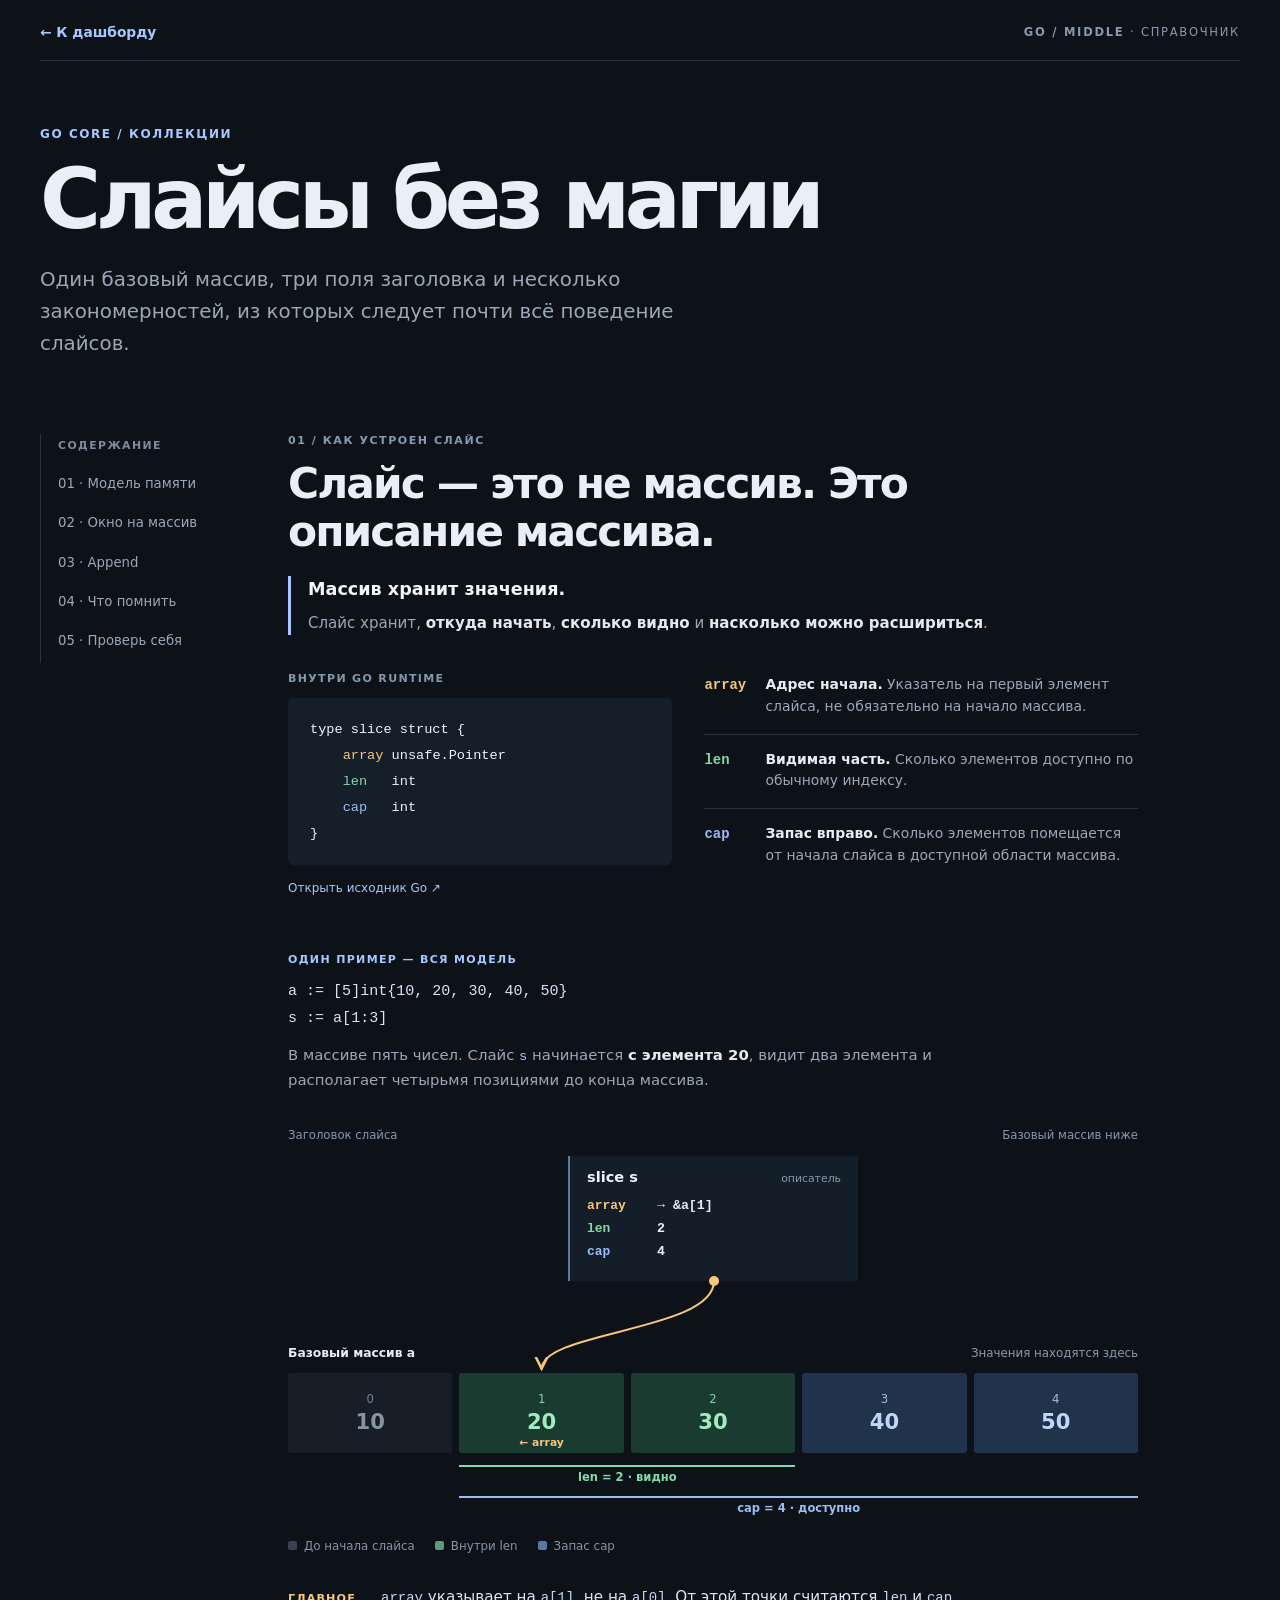
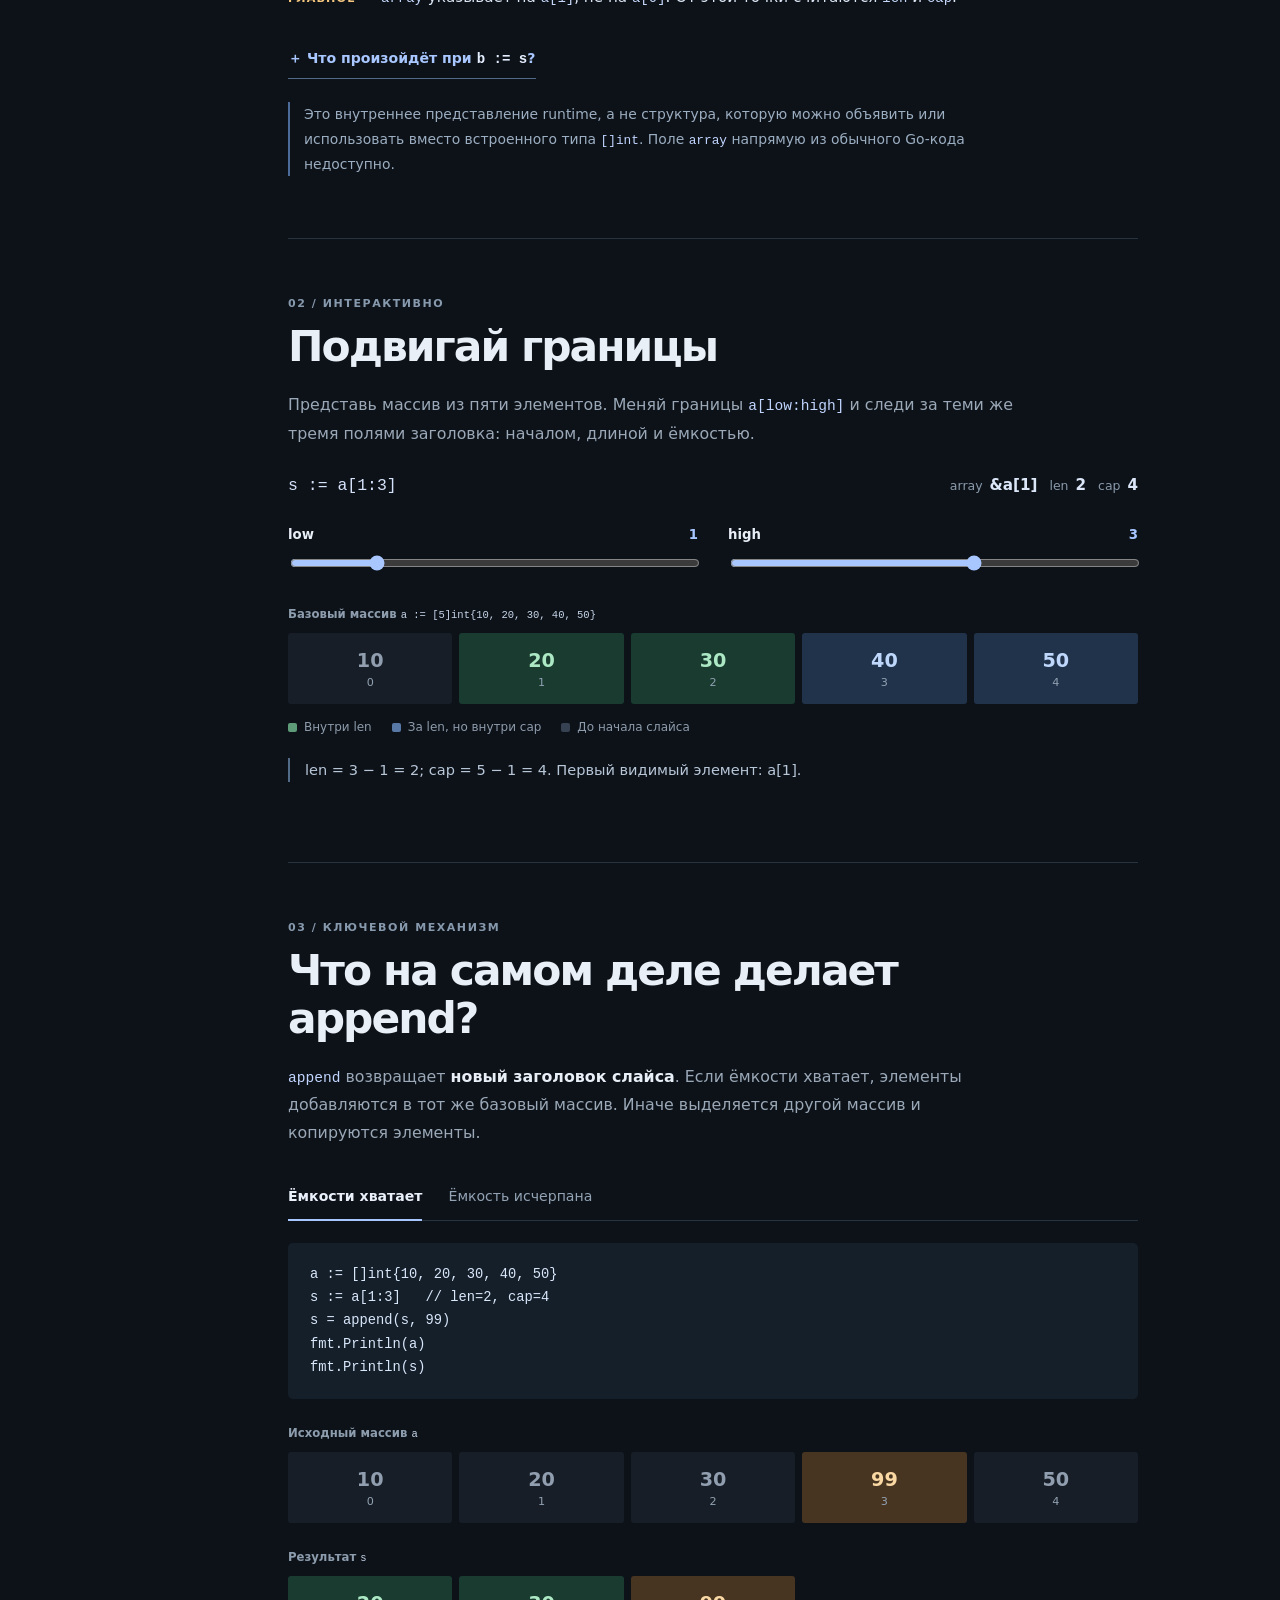
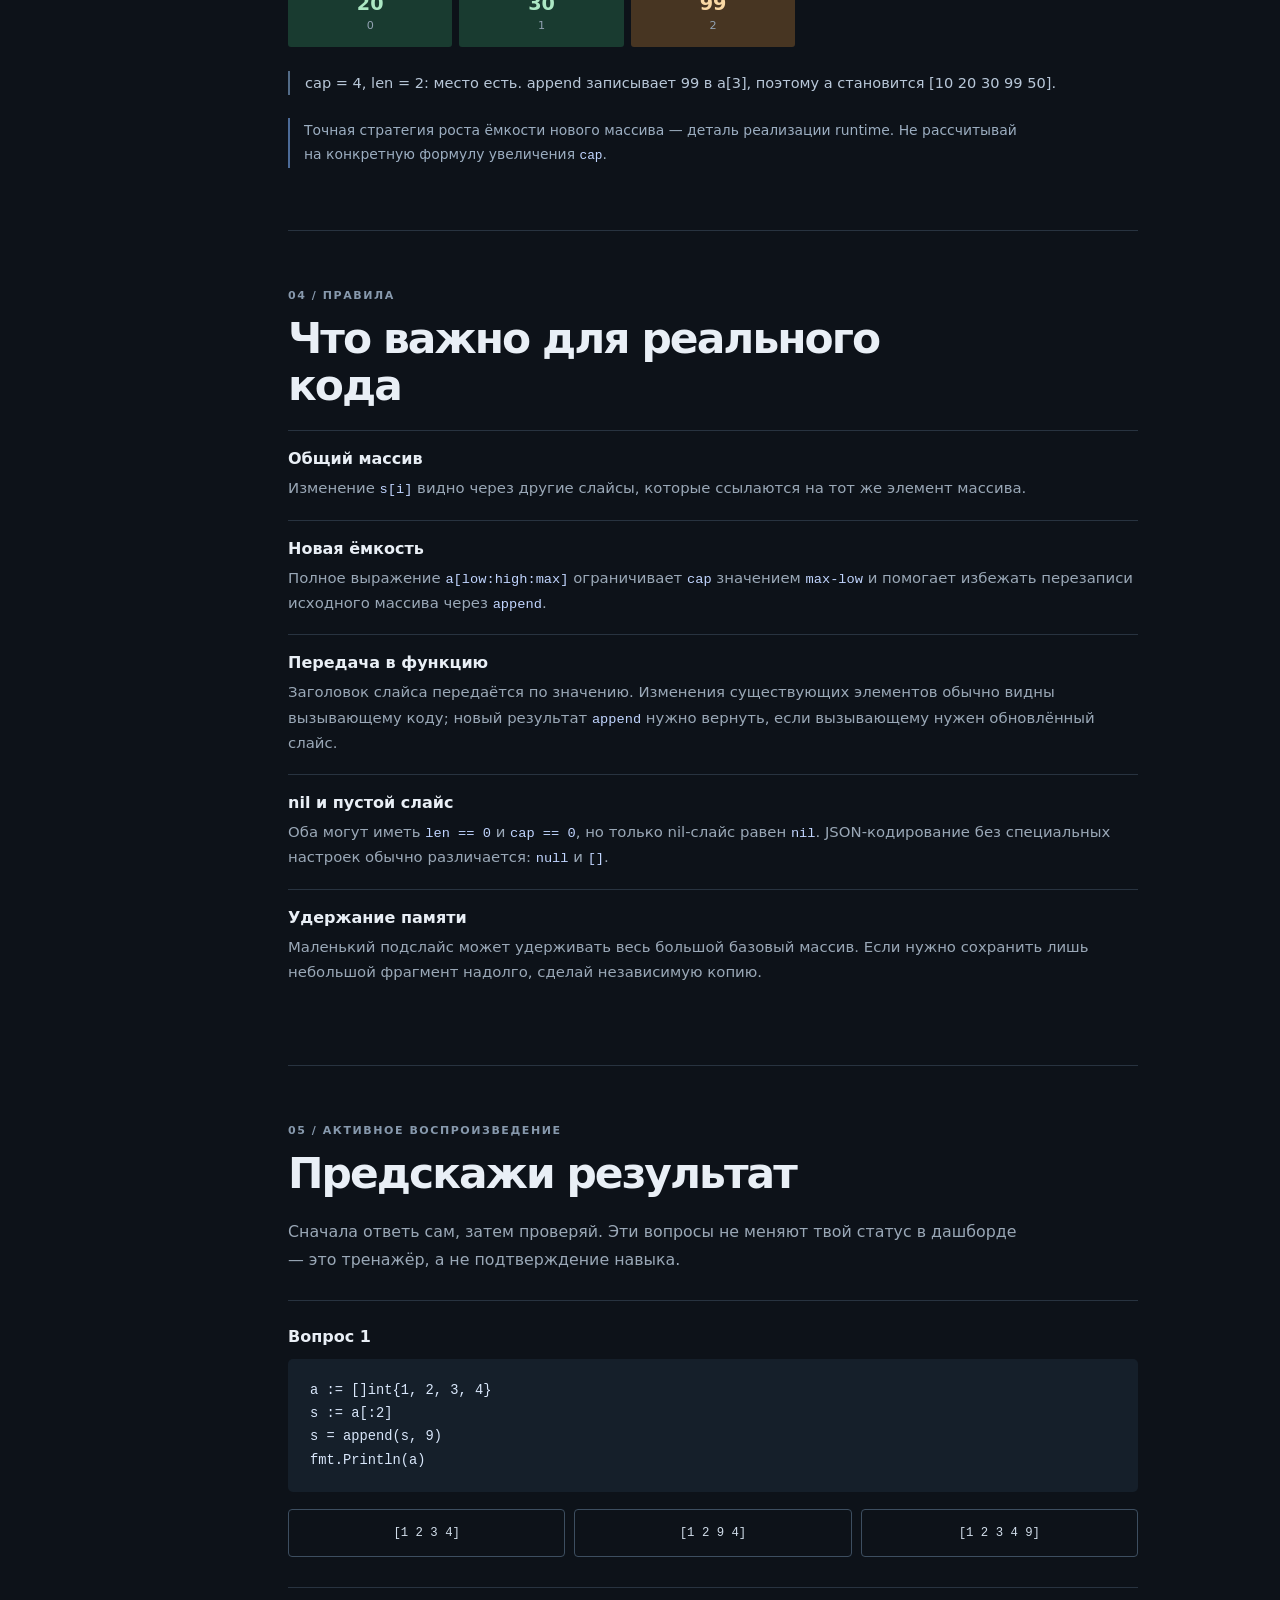
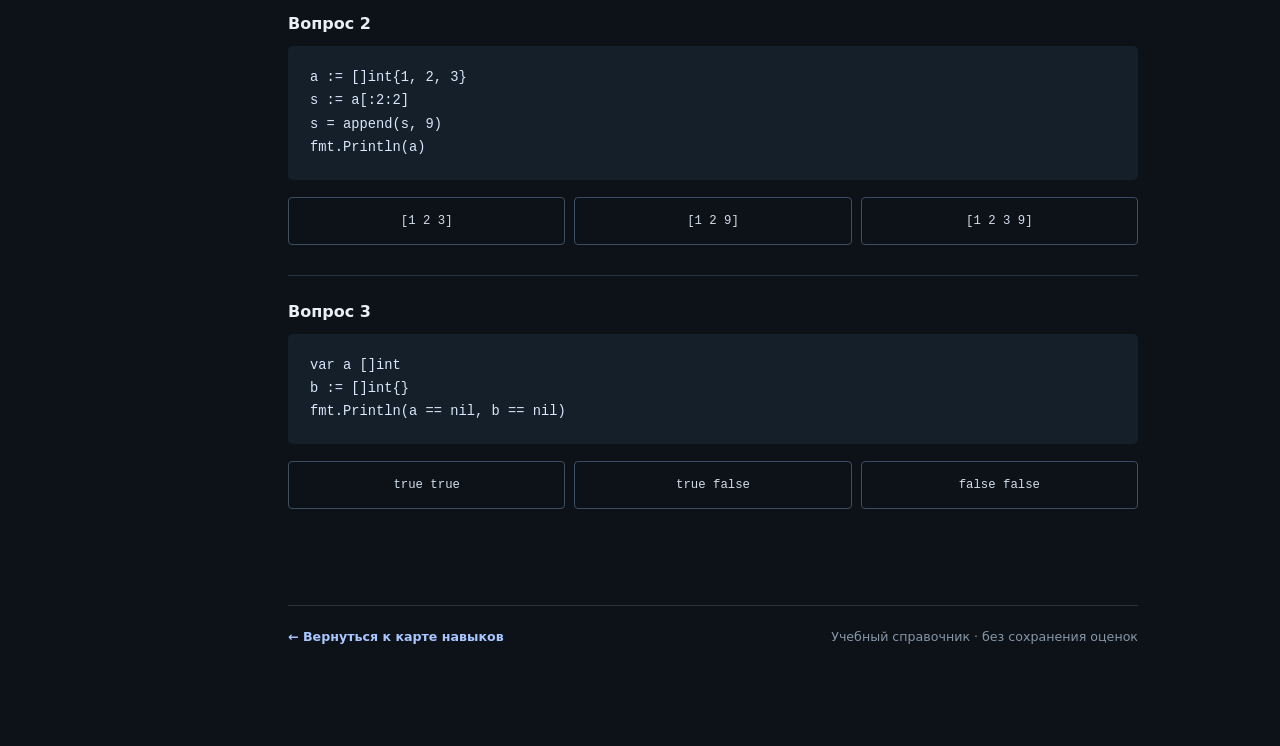
==== commit 5860c167: "Publish dashboard from 8f5b4ae6c3caf7bd9419ca242a3a54f66551e280" ====
--- a/slices.html
+++ b/slices.html
@@ -9,10 +9,10 @@
   <link rel="icon" type="image/png" href="./icon-192.png" />
   <link rel="apple-touch-icon" href="./apple-touch-icon.png" />
   <title>Слайсы Go — интерактивный справочник</title>
-  <script type="module" crossorigin src="./assets/slices-CpIVg7C7.js"></script>
+  <script type="module" crossorigin src="./assets/slices-UdQIJqOk.js"></script>
   <link rel="modulepreload" crossorigin href="./assets/pwa-register-ByC4ydEP.js">
   <link rel="stylesheet" crossorigin href="./assets/pwa-register-DoYOE3Kg.css">
-  <link rel="stylesheet" crossorigin href="./assets/slices-2ZGmvIEl.css">
+  <link rel="stylesheet" crossorigin href="./assets/slices-CDJUtZlc.css">
 </head>
 <body class="slices-page">
   <div class="slice-shell">
@@ -23,8 +23,7 @@
     <div class="slice-heading">
       <div class="slice-kicker">Go core / коллекции</div>
       <h1>Слайсы без магии</h1>
-      <p>Не запоминать результаты <code>append</code>, а понимать, <strong>какой массив</strong> стоит за слайсом и <strong>куда указывает</strong> его заголовок.</p>
-      <div class="slice-tags"><span>10 минут на модель</span><span>2 эксперимента</span><span>3 проверки себя</span></div>
+      <p>Один базовый массив, три поля заголовка и несколько закономерностей, из которых следует почти всё поведение слайсов.</p>
     </div>
 
     <div class="slice-layout">
@@ -71,7 +70,7 @@
             </div>
 
             <div class="memory-visual" id="memory-visual">
-              <div class="memory-visual-heading"><span>Заголовок слайса — отдельно</span><span>Массив с данными — отдельно</span></div>
+              <div class="memory-visual-heading"><span>Заголовок слайса</span><span>Базовый массив ниже</span></div>
               <div class="memory-headers" id="memory-headers">
                 <div class="memory-header" id="memory-header-s">
                   <div class="memory-header-title"><span class="memory-object-name">slice s</span><span>описатель</span></div>
@@ -108,7 +107,7 @@
                 <span><i class="memory-dot-spare"></i>Запас cap</span>
               </div>
             </div>
-            <div class="memory-takeaway"><span>Запомни</span><strong><code>array</code> указывает на <code>a[1]</code>, а не на <code>a[0]</code>. <code>len</code> и <code>cap</code> считаются от этой точки.</strong></div>
+            <div class="memory-takeaway"><span>Главное</span><strong><code>array</code> указывает на <code>a[1]</code>, не на <code>a[0]</code>. От этой точки считаются <code>len</code> и <code>cap</code>.</strong></div>
             <button class="memory-copy-toggle" type="button" id="memory-copy-toggle" aria-expanded="false" aria-controls="memory-header-b memory-copy-explain">＋ Что произойдёт при <code>b := s</code>?</button>
             <p class="memory-copy-explain" id="memory-copy-explain" hidden>Теперь заголовков два — <code>s</code> и <code>b</code>, но обе стрелки ведут к <b>одному и тому же элементу массива</b>. Присваивание копирует три поля, а не пять чисел. Изменение <code>b[0]</code> затронет и <code>s[0]</code>.</p>
           </div>
--- a/assets/slices-CDJUtZlc.css
+++ b/assets/slices-CDJUtZlc.css
@@ -0,0 +1 @@
+:root{color:#e9eff6;--surface:#131a23;--soft:#0d1219;--text:#e9eff6;--muted:#9aa8b7;--accent:#a8c6ff;--line:#283340;--good:#86d7aa;--spare:#9bbdf1;--pointer:#f4c67e;background:#0d1219;font-family:Inter,ui-sans-serif,system-ui,-apple-system,BlinkMacSystemFont,Segoe UI,sans-serif}*{box-sizing:border-box}html{scroll-behavior:smooth;scroll-padding-top:25px}body{min-width:320px;color:var(--text);background:var(--soft);margin:0}button,input{font:inherit}button{cursor:pointer}a{color:inherit}button:focus-visible,a:focus-visible,input:focus-visible{outline:2px solid var(--accent);outline-offset:4px}code,pre{font-family:ui-monospace,SFMono-Regular,Menlo,Consolas,Liberation Mono,monospace}.slice-shell{width:calc(100% - 64px);max-width:1200px;margin:auto;padding:24px 0 76px}.slice-top{border-bottom:1px solid var(--line);justify-content:space-between;align-items:center;gap:20px;padding:0 0 20px;display:flex}.slice-back{color:var(--accent);font-size:.86rem;font-weight:700;text-decoration:none}.slice-back:hover,.slice-footer a:hover{text-decoration:underline}.slice-brand{letter-spacing:.15em;color:#8999ab;font-size:.72rem;font-weight:800}.slice-brand span{font-weight:500}.slice-heading{max-width:850px;padding:66px 0 74px}.slice-kicker{color:var(--accent);text-transform:uppercase;letter-spacing:.13em;font-size:.75rem;font-weight:750}.slice-heading h1{letter-spacing:-.065em;margin:16px 0 21px;font-size:clamp(3rem,6.6vw,5.2rem);font-weight:800;line-height:1.03}.slice-heading p{max-width:720px;color:var(--muted);margin:0;font-size:clamp(1.04rem,2vw,1.24rem);line-height:1.62}.slice-layout{grid-template-columns:184px minmax(0,1fr);align-items:start;gap:clamp(32px,5vw,78px);display:grid}.slice-toc{border-left:1px solid var(--line);gap:4px;padding:5px 0 5px 17px;display:grid;position:sticky;top:26px}.slice-toc>span{color:#7d8b9b;text-transform:uppercase;letter-spacing:.13em;margin-bottom:10px;font-size:.68rem;font-weight:800}.slice-toc a{color:var(--muted);padding:8px 0;font-size:.83rem;line-height:1.45;text-decoration:none;transition:color .16s;display:block}.slice-toc a:hover,.slice-toc a:focus-visible{color:#fff}.slice-article{min-width:0;max-width:850px}.slice-section{border-top:1px solid var(--line);margin:0;padding:58px 0 62px}.slice-section:first-child{border-top:0;padding-top:0}.slice-section-index{color:#8799ad;text-transform:uppercase;letter-spacing:.14em;font-size:.69rem;font-weight:800}.slice-section h2{letter-spacing:-.046em;max-width:710px;margin:13px 0 20px;font-size:clamp(1.9rem,3.8vw,2.65rem);font-weight:750;line-height:1.13}.slice-section>p{color:var(--muted);max-width:730px;margin:0 0 20px;font-size:.99rem;line-height:1.75}.slice-section>p b,.slice-section>p strong{color:var(--text)}p code{color:#c1d5ff;font-size:.92em}.slice-note{border-left:2px solid #4c6b98;padding-left:14px;color:#9caec1!important;margin:23px 0 0!important;font-size:.87rem!important}.memory-thesis{border-left:3px solid var(--accent);gap:9px;max-width:700px;margin:0 0 37px;padding-left:17px;line-height:1.54;display:grid}.memory-thesis strong{color:#f2f6fb;font-size:1.1rem}.memory-thesis span{color:var(--muted);font-size:.94rem}.memory-thesis b{color:#e1e9f5}.memory-definition{grid-template-columns:minmax(0,.94fr) minmax(0,1.06fr);align-items:start;gap:32px;display:grid}.memory-overline{color:#8396aa;letter-spacing:.12em;text-transform:uppercase;font-size:.69rem;font-weight:800}.memory-code-panel{min-width:0;padding:0}.memory-code{color:#ecf3fe;background:#151f2a;border-radius:5px;margin:13px 0 12px;padding:19px 22px;font-size:.85rem;line-height:1.9;overflow-x:auto}.memory-code-panel>a{color:var(--accent);font-size:.75rem;text-decoration:none}.memory-code-panel>a:hover{text-decoration:underline}.memory-ink-pointer{color:var(--pointer)!important}.memory-ink-len{color:var(--good)!important}.memory-ink-cap{color:var(--spare)!important}.memory-definitions{min-width:0}.memory-definition-row{grid-template-columns:48px minmax(0,1fr);align-items:baseline;gap:13px;padding:2px 0 16px;display:grid}.memory-definition-row+.memory-definition-row{border-top:1px solid var(--line);padding-top:14px}.memory-definition-row code{font-size:.87rem;font-weight:850}.memory-definition-row span{color:var(--muted);font-size:.87rem;line-height:1.56}.memory-definition-row b{color:#e5ecf5;font-weight:700}.memory-example{margin-top:57px}.memory-example-intro .memory-overline{color:var(--accent)}.memory-example-code{color:#d8e4f6;white-space:pre;background:0 0;margin:12px 0;padding:0;font-size:.94rem;line-height:1.75;overflow-x:auto}.memory-example-intro>p{color:var(--muted);max-width:690px;margin:10px 0 34px;font-size:.93rem;line-height:1.7}.memory-example-intro>p b{color:#e4ebf5}.memory-example-intro>p code{color:var(--accent)}.memory-visual{isolation:isolate;padding:0 0 3px;position:relative}.memory-visual-heading{color:#8698ac;justify-content:space-between;gap:12px;margin-bottom:14px;font-size:.73rem;display:flex}.memory-headers{grid-template-columns:minmax(0,290px);justify-content:center;gap:34px;display:grid}.memory-headers.is-copied{grid-template-columns:repeat(2,minmax(0,290px))}.memory-header{z-index:1;background:#141e29;border-left:2px solid #5d799a;min-width:0;padding:12px 17px 18px;position:relative}.memory-header[hidden],.memory-copy-explain[hidden]{display:none!important}.memory-header-title{color:#8699ad;flex-wrap:wrap;justify-content:space-between;align-items:baseline;gap:6px;margin-bottom:9px;font-size:.68rem;display:flex}.memory-object-name{color:#ecf4ff;font-size:.91rem;font-weight:800}.memory-header-field{grid-template-columns:62px minmax(0,1fr);align-items:baseline;gap:8px;padding:4px 0;display:grid}.memory-header-field code{font-size:.81rem;font-weight:850}.memory-header-field strong{color:#e5edf9;white-space:nowrap;font-family:ui-monospace,SFMono-Regular,Menlo,Consolas,monospace;font-size:.83rem}.memory-pin{z-index:4;background:var(--pointer);border-radius:50%;width:10px;height:10px;position:absolute;bottom:-5px;left:50%;transform:translate(-50%)}.memory-wire-space{height:65px}.memory-array-heading{z-index:4;color:var(--muted);justify-content:space-between;gap:8px;margin:0 0 13px;font-size:.77rem;display:flex;position:relative}.memory-array-heading strong{color:#e4ecf7}.memory-array-heading span{color:#8b9bac;font-size:.74rem}.memory-array{z-index:1;grid-template-columns:repeat(5,minmax(0,1fr));gap:7px;display:grid;position:relative}.memory-cell{border-radius:3px;flex-direction:column;justify-content:center;align-items:center;gap:3px;min-width:0;height:80px;display:flex;position:relative}.memory-cell small{font-variant-numeric:tabular-nums;opacity:.83;font-size:.73rem}.memory-cell strong{font-variant-numeric:tabular-nums;font-size:1.32rem;font-weight:800}.memory-cell-before{color:#8794a3;background:#171e27}.memory-cell-visible{color:#a4ebc2;background:#193b30}.memory-cell-spare{color:#bed7fa;background:#20334b}.memory-start-tag{color:var(--pointer);font-size:.67rem;font-weight:800;position:absolute;bottom:4px}.memory-range-group{gap:7px;margin-top:12px;display:grid}.memory-track{grid-template-columns:repeat(5,minmax(0,1fr));gap:7px;display:grid}.memory-track span{text-align:center;white-space:nowrap;border-top:2px solid;padding:3px 0 5px;font-size:.72rem;font-weight:800}.memory-track-len span{color:var(--good);grid-column:2/span 2}.memory-track-cap span{color:var(--spare);grid-column:2/span 4}.memory-connections{z-index:3;pointer-events:none;width:100%;height:100%;position:absolute;inset:0;overflow:visible}.memory-pointer-path{stroke:var(--pointer);stroke-width:2px;fill:none;stroke-linecap:round}.memory-legend{color:#8495a7;flex-wrap:wrap;gap:10px 20px;margin-top:19px;font-size:.74rem;display:flex}.memory-legend>span{align-items:center;gap:7px;display:inline-flex}.memory-legend i{border-radius:2px;width:9px;height:9px}.memory-dot-before{background:#364251}.memory-dot-visible{background:#5e9c79}.memory-dot-spare{background:#5879a5}.memory-takeaway{grid-template-columns:75px minmax(0,1fr);gap:18px;margin-top:30px;line-height:1.55;display:grid}.memory-takeaway>span{color:var(--pointer);text-transform:uppercase;letter-spacing:.1em;padding-top:4px;font-size:.7rem;font-weight:850}.memory-takeaway strong{color:#dbe5f3;font-size:.95rem;font-weight:500}.memory-takeaway code{color:#c5d8fa;font-size:.92em}.memory-copy-toggle{color:var(--accent);text-align:left;background:0 0;border:0;border-bottom:1px solid #526a88;border-radius:0;margin-top:30px;padding:10px 0;font-size:.88rem;font-weight:750}.memory-copy-toggle:hover{color:#fff;border-bottom-color:#b5caff}.memory-copy-toggle code{color:#e4eeff}.memory-copy-explain{max-width:700px;color:var(--muted);margin:14px 0 0;font-size:.9rem;line-height:1.68}.memory-copy-explain b{color:#e5edf9}.slice-lab{margin:29px 0 18px;padding:0}.slice-lab-top{flex-wrap:wrap;justify-content:space-between;align-items:baseline;gap:12px;display:flex}.slice-lab-top>code{color:#d5e2fa;font-size:1.03rem}.slice-metrics{flex-wrap:wrap;gap:12px;display:flex}.slice-metrics span{color:#8a9aab;font-size:.78rem}.slice-metrics b{color:#dbe7f8;font-variant-numeric:tabular-nums;margin-left:3px;font-size:.95rem}.slice-controls{grid-template-columns:1fr 1fr;gap:30px;margin:32px 0 27px;display:grid}.slice-controls label{grid-template-columns:1fr auto;gap:4px;font-size:.83rem;font-weight:750;display:grid}.slice-controls output{color:var(--accent);font-variant-numeric:tabular-nums}.slice-controls input{width:100%;min-height:30px;accent-color:var(--accent);grid-column:1/-1}.slice-array-label{color:#8d9dad;margin:27px 0 12px;font-size:.73rem;font-weight:750}.slice-array-label code{color:#c6d5e9;font-size:.9em;font-weight:500}.slice-cells{grid-template-columns:repeat(5,minmax(0,1fr));gap:7px;display:grid}.slice-cell{border-radius:3px;flex-direction:column;justify-content:center;align-items:center;gap:4px;min-width:0;height:71px;display:flex}.slice-cell strong{font-variant-numeric:tabular-nums;font-size:1.2rem}.slice-cell small{color:#91a1b1;font-size:.7rem}.slice-cell.cell-visible{color:#ace8c4;background:#193b30}.slice-cell.cell-spare{color:#bed7fa;background:#20334b}.slice-cell.cell-before,.slice-cell.cell-neutral{color:#919eaf;background:#171e27}.slice-cell.cell-changed{color:#f9d8a4;background:#473522}.slice-legend{color:#8d9bab;flex-wrap:wrap;gap:11px 20px;margin-top:16px;font-size:.75rem;display:flex}.slice-legend span{align-items:center;gap:7px;display:inline-flex}.slice-legend i{border-radius:2px;width:9px;height:9px;display:block}.slice-legend .legend-visible{background:#5e9c79}.slice-legend .legend-spare{background:#5879a5}.slice-legend .legend-before{background:#364251}.slice-lab-explain{color:#b8c7d8;border-left:2px solid #526b87;margin:24px 0 0;padding-left:15px;font-size:.91rem;line-height:1.6}.slice-switch{border-bottom:1px solid var(--line);flex-wrap:wrap;gap:26px;margin-bottom:22px;display:flex}.slice-switch button{color:#93a3b4;background:0 0;border:0;min-height:44px;padding:10px 0 14px;font-size:.88rem;position:relative}.slice-switch button[aria-pressed=true]{color:#eaf0fa;font-weight:750}.slice-switch button[aria-pressed=true]:after{content:"";background:var(--accent);height:2px;position:absolute;bottom:-1px;left:0;right:0}.slice-code{color:#d9e7fb;white-space:pre;background:#151f2a;border-radius:5px;margin:18px 0;padding:20px 22px;font-size:.86rem;line-height:1.7;overflow-x:auto}.slice-rule{border-top:1px solid var(--line);padding:18px 0}.slice-rule:first-of-type{margin-top:26px}.slice-rule b{font-size:1rem;font-weight:750}.slice-rule p{color:var(--muted);margin:8px 0 0;font-size:.93rem;line-height:1.7}.slice-question{border-top:1px solid var(--line);margin-top:0;padding:26px 0 30px}.slice-question:first-child{margin-top:26px}.slice-question h3{margin:0 0 13px;font-size:1rem;font-weight:750}.slice-question .slice-code{margin:0 0 17px}.slice-choices{grid-template-columns:repeat(3,minmax(0,1fr));gap:9px;display:grid}.slice-choices button{color:#d1ddea;overflow-wrap:anywhere;background:0 0;border:1px solid #3d4e60;border-radius:4px;min-height:48px;padding:9px;font-family:ui-monospace,SFMono-Regular,Menlo,Consolas,monospace;font-size:.77rem}.slice-choices button:hover,.slice-choices button.chosen{border-color:var(--accent);background:#1b2a3d}.slice-choices button.answer-correct{border-color:#5c9c77}.slice-feedback{color:#dbe6f5;border-left:2px solid;margin:15px 0 0;padding:0 0 0 14px;font-size:.88rem;line-height:1.6}.slice-feedback.correct{border-color:var(--good)}.slice-feedback.incorrect{border-color:var(--pointer)}.slice-footer{color:#8696a6;border-top:1px solid var(--line);flex-wrap:wrap;justify-content:space-between;gap:15px;margin-top:4px;padding:23px 0;font-size:.79rem;display:flex}.slice-footer a{color:var(--accent);font-weight:750;text-decoration:none}@media (max-width:920px){.slice-layout{grid-template-columns:1fr;gap:30px}.slice-article{max-width:850px}.slice-toc{border-left:0;border-bottom:1px solid var(--line);white-space:nowrap;scrollbar-width:thin;gap:25px;padding:0 0 10px;display:flex;position:static;overflow-x:auto}.slice-toc>span{display:none}.slice-toc a{flex:none;padding:5px 0 9px}.slice-heading{padding:55px 0 49px}}@media (max-width:620px){.slice-shell{width:calc(100% - 32px);padding-top:17px}.slice-brand span{display:none}.slice-heading{padding:39px 0 34px}.slice-heading h1{font-size:clamp(2.65rem,12vw,3.5rem)}.slice-heading p{font-size:1rem}.slice-section{padding:45px 0 47px}.slice-section h2{font-size:clamp(1.8rem,7.2vw,2.15rem)}.memory-definition{grid-template-columns:1fr;gap:26px}.memory-code{font-size:.83rem}.memory-definition-row{grid-template-columns:46px minmax(0,1fr)}.memory-example{margin-top:43px}.memory-example-code{font-size:.77rem}.memory-example-intro>p{margin-bottom:26px}.memory-headers{grid-template-columns:minmax(0,270px)}.memory-headers.is-copied{grid-template-columns:repeat(2,minmax(0,1fr));gap:12px}.memory-header{padding:10px 11px 13px}.memory-header-title{font-size:.63rem}.memory-header-field{grid-template-columns:48px minmax(0,1fr)}.memory-header-field code,.memory-header-field strong{font-size:.71rem}.memory-headers.is-copied .memory-header{padding:9px 6px 12px}.memory-headers.is-copied .memory-header-title{display:block}.memory-headers.is-copied .memory-header-title span{margin-top:4px;display:block}.memory-headers.is-copied .memory-header-field{flex-wrap:wrap;gap:2px 8px;display:flex}.memory-headers.is-copied .memory-header-field strong{font-size:.66rem}.memory-array-heading span{display:none}.memory-cell{height:68px}.memory-cell strong{font-size:1.04rem}.memory-cell small{font-size:.65rem}.memory-start-tag{display:none}.memory-track span{font-size:.64rem}.memory-takeaway{grid-template-columns:1fr;gap:5px}.slice-controls{gap:14px}.slice-cell{height:60px}.slice-cell strong{font-size:1.02rem}.slice-choices{grid-template-columns:1fr}.slice-switch{gap:19px}.slice-switch button{font-size:.78rem}.slice-code{padding:15px 11px;font-size:.78rem}.memory-visual-heading{font-size:.66rem}}@media (prefers-reduced-motion:reduce){html{scroll-behavior:auto}.slice-toc a{transition:none}}
